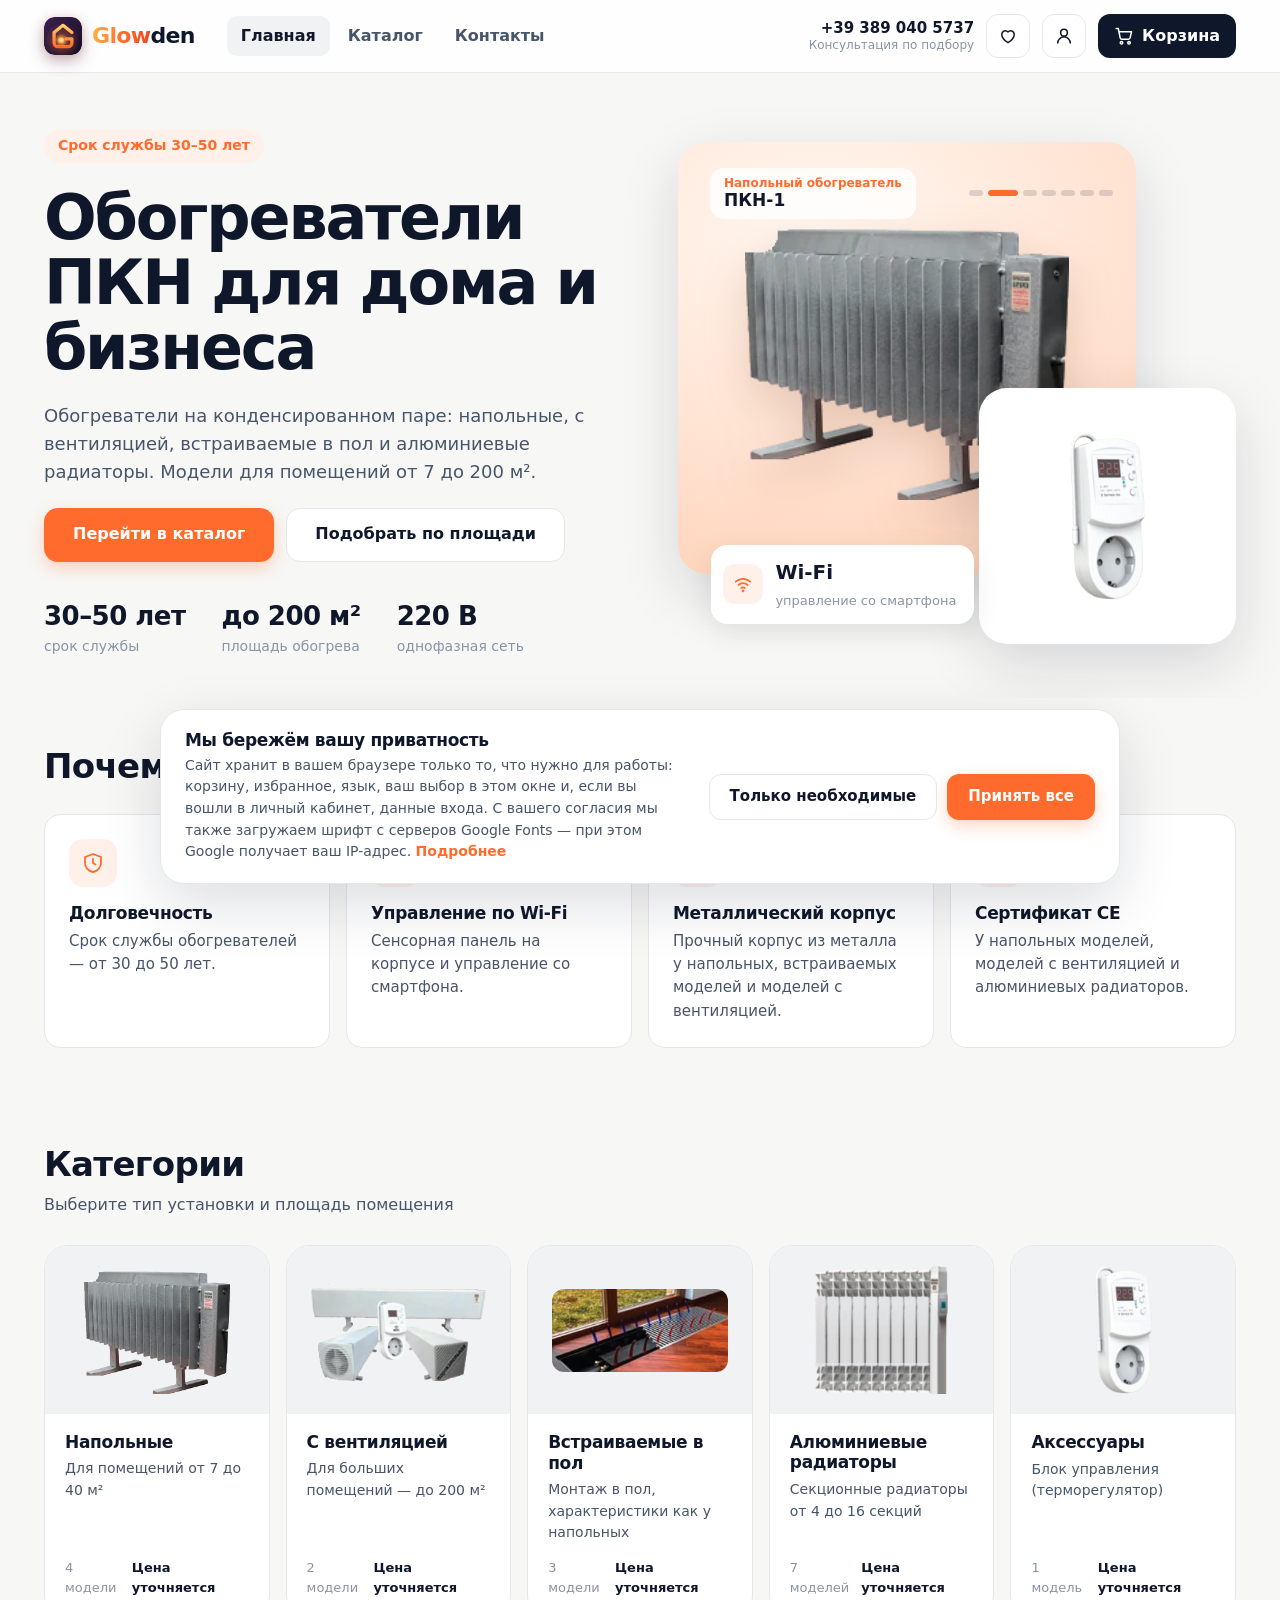
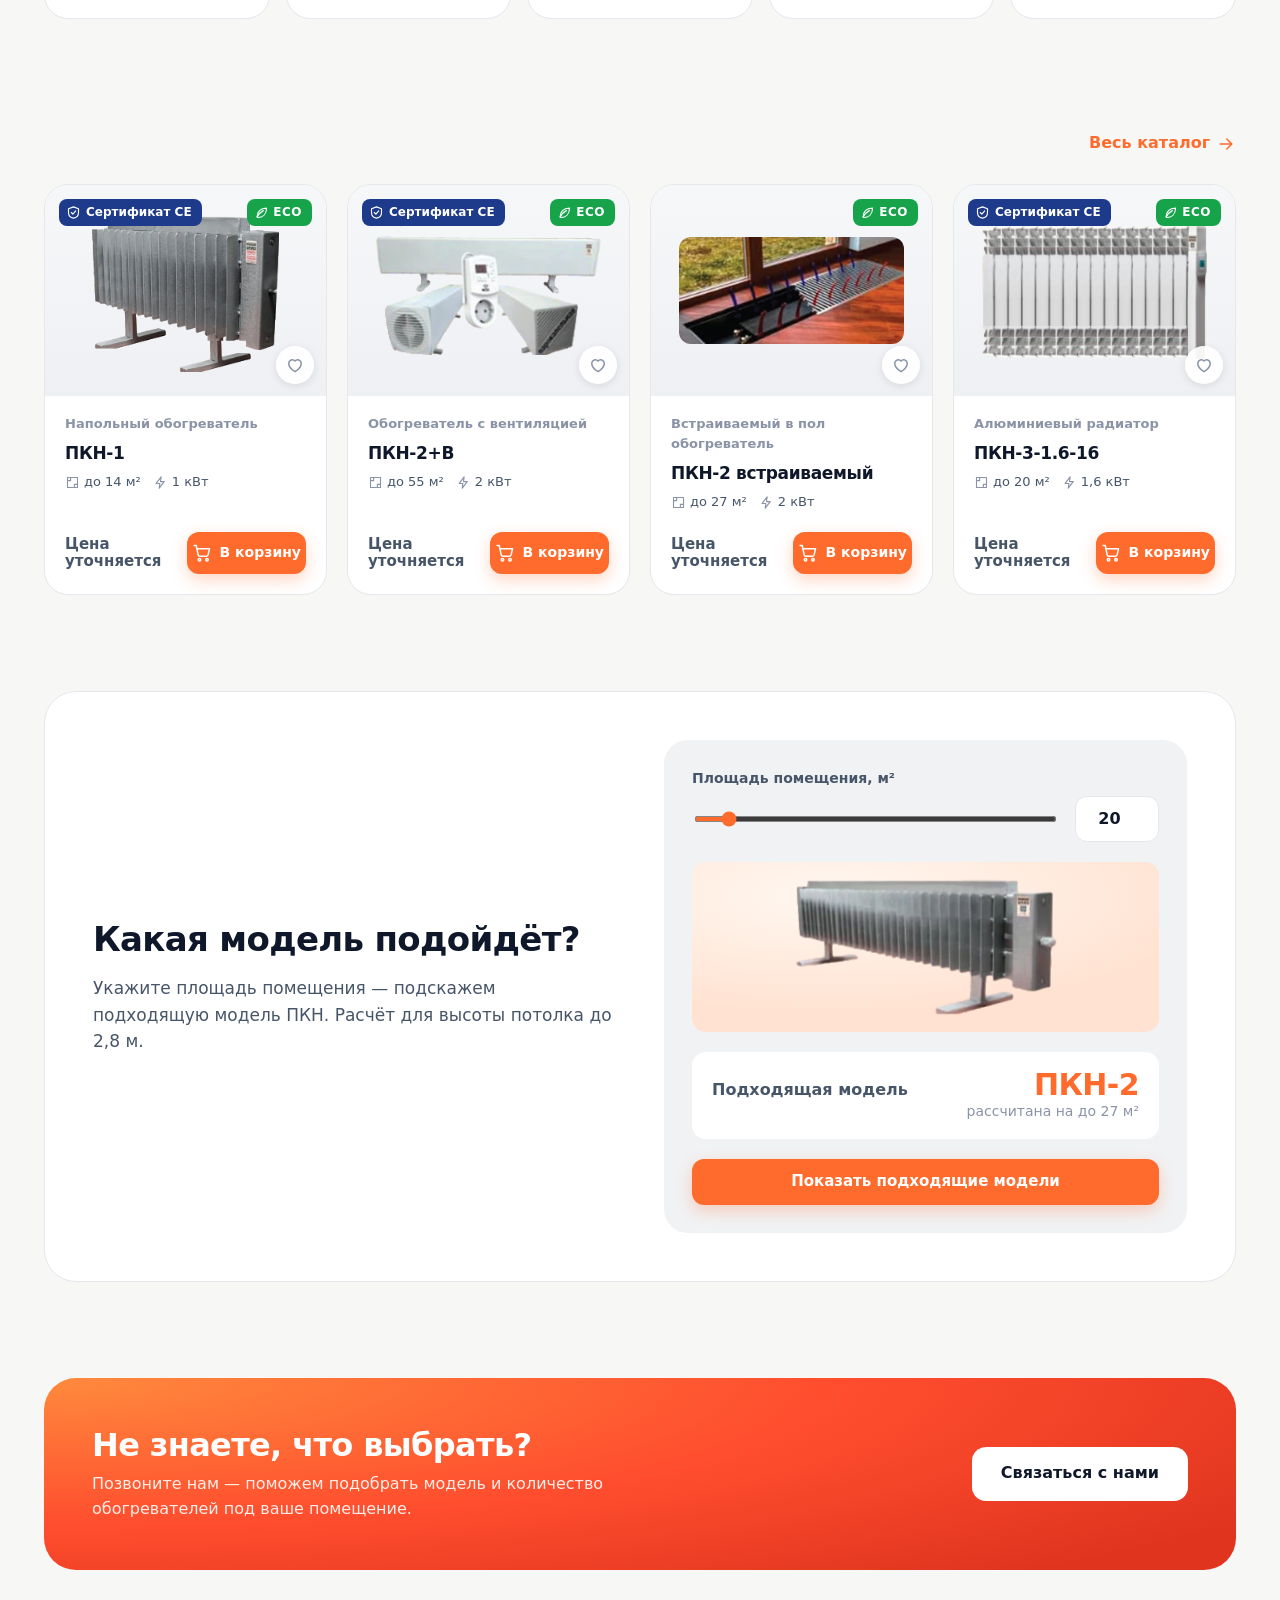
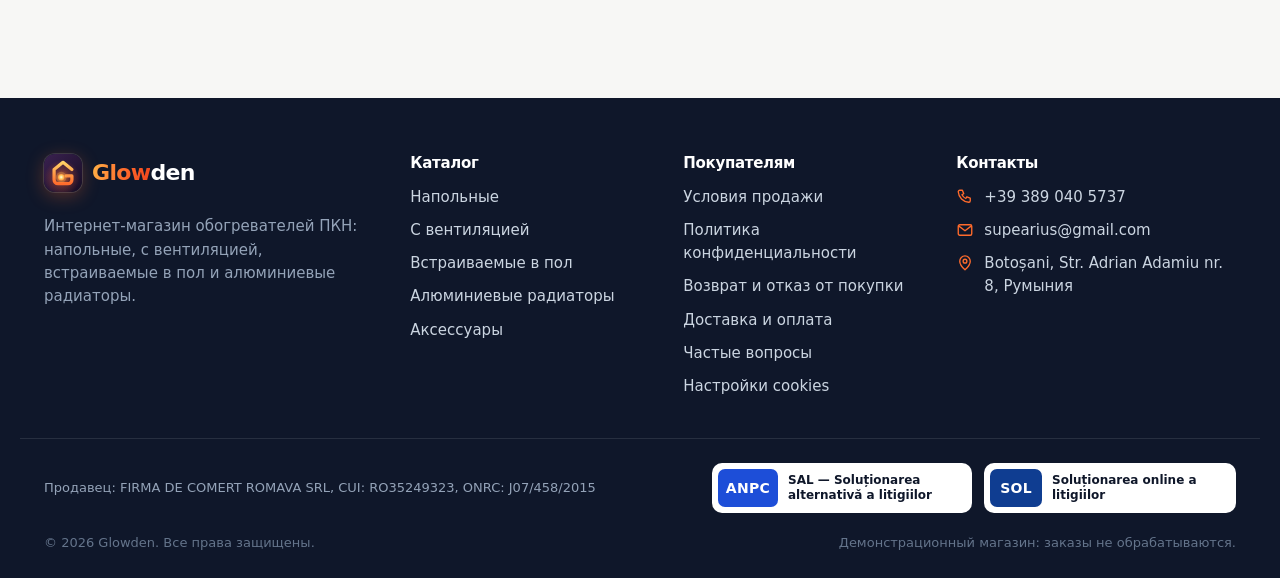
==== index.html @ e32bbe6a "Полный адрес доставки: города и индексы по странам, получатель, счёт на фирму Общая форма адреса ass" ====
<!doctype html>
<html lang="ru">
<head>
  <meta charset="utf-8">
  <meta name="viewport" content="width=device-width, initial-scale=1">
  <title></title>
  <link rel="icon" href="assets/img/logo.svg?v=2" type="image/svg+xml">
  <link rel="stylesheet" href="assets/css/style.css?v=15">
</head>
<body data-page="home">
  <div id="site-header"></div>

  <main id="main">
    <section class="hero">
      <div class="container hero__inner">
        <div class="hero__content">
          <span class="pill" data-i18n="home.hero.badge"></span>
          <h1 class="hero__title" data-i18n="home.hero.title"></h1>
          <p class="lead" data-i18n="home.hero.text"></p>
          <div class="hero__actions">
            <a class="btn btn--primary btn--lg" href="catalog.html"><span data-i18n="home.hero.cta"></span></a>
            <a class="btn btn--ghost btn--lg" href="#calc"><span data-i18n="home.hero.ctaSecondary"></span></a>
          </div>
          <ul class="hero__stats" id="hero-stats"></ul>
        </div>
        <div class="hero__visual" id="hero-visual"></div>
      </div>
    </section>

    <section class="section">
      <div class="container">
        <h2 class="section__title" data-i18n="home.benefits.title"></h2>
        <div class="benefits" id="benefits"></div>
      </div>
    </section>

    <section class="section">
      <div class="container">
        <div class="section__head">
          <div>
            <h2 class="section__title" data-i18n="home.categories.title"></h2>
            <p class="section__subtitle" data-i18n="home.categories.subtitle"></p>
          </div>
        </div>
        <div class="categories" id="categories"></div>
      </div>
    </section>

    <section class="section">
      <div class="container">
        <div class="section__head">
          <h2 class="section__title" data-i18n="home.popular.title"></h2>
          <a class="link-arrow" href="catalog.html" id="popular-all"></a>
        </div>
        <div class="grid" id="popular"></div>
      </div>
    </section>

    <section class="section" id="calc">
      <div class="container">
        <div class="calc">
          <div class="calc__intro">
            <h2 class="section__title" data-i18n="home.calc.title"></h2>
            <p data-i18n="home.calc.text"></p>
          </div>
          <form class="calc__form" id="calc-form">
            <div class="field">
              <label class="field__label" for="calc-area" data-i18n="home.calc.areaLabel"></label>
              <div class="range">
                <input type="range" id="calc-area-range" min="5" max="200" value="20" aria-hidden="true" tabindex="-1">
                <input class="input range__value" type="number" id="calc-area" min="5" max="200" value="20">
              </div>
            </div>
            <div class="calc__photo" id="calc-photo" aria-hidden="true"></div>
            <div class="calc__result">
              <span data-i18n="home.calc.result"></span>
              <output id="calc-result" aria-live="polite"></output>
            </div>
            <a class="btn btn--primary btn--block" id="calc-link" href="catalog.html"><span data-i18n="home.calc.showModels"></span></a>
          </form>
        </div>
      </div>
    </section>

    <section class="section">
      <div class="container">
        <div class="cta-band">
          <div>
            <h2 data-i18n="home.cta.title"></h2>
            <p data-i18n="home.cta.text"></p>
          </div>
          <a class="btn btn--light btn--lg" href="contacts.html"><span data-i18n="home.cta.button"></span></a>
        </div>
      </div>
    </section>
  </main>

  <div id="site-footer"></div>

  <script src="assets/js/texts.js?v=15"></script>
  <script src="assets/js/products.js?v=15"></script>
  <script src="assets/js/countries.js?v=15"></script>
  <script src="assets/js/app.js?v=15"></script>
  <script src="assets/js/pages/home.js?v=15"></script>
</body>
</html>
---- assets/css/style.css ----
/* ==========================================================================
   Glowden — стили магазина
   ========================================================================== */

:root {
  --bg: #f7f7f5;
  --surface: #ffffff;
  --surface-2: #f1f2f4;
  --text: #0f172a;
  --text-2: #475569;
  --text-3: #8a94a6;
  --line: #e5e7eb;
  --accent: #ff6b2c;
  --accent-hover: #f05a1a;
  --accent-soft: #fff1ea;
  --ok: #16a34a;
  --ok-soft: #eaf7ee;
  --danger: #dc2626;
  --star: #f59e0b;
  --dark: #0f172a;

  --radius-sm: 10px;
  --radius: 16px;
  --radius-lg: 24px;
  --shadow-sm: 0 1px 2px rgba(15, 23, 42, .05);
  --shadow: 0 8px 30px rgba(15, 23, 42, .08);
  --shadow-lg: 0 20px 60px rgba(15, 23, 42, .14);

  --container: 1240px;
  --gutter: 24px;
  --header-h: 72px;
  --font: 'Manrope', system-ui, -apple-system, 'Segoe UI', Roboto, sans-serif;
}

*, *::before, *::after { box-sizing: border-box; }

html { -webkit-text-size-adjust: 100%; scroll-behavior: smooth; scroll-padding-top: calc(var(--header-h) + 16px); }

body {
  margin: 0;
  font-family: var(--font);
  font-size: 16px;
  line-height: 1.55;
  color: var(--text);
  background: var(--bg);
  -webkit-font-smoothing: antialiased;
  display: flex;
  flex-direction: column;
  min-height: 100vh;
}

main { flex: 1; }
img, svg { display: block; max-width: 100%; }
a { color: inherit; text-decoration: none; }
button, input, select, textarea { font: inherit; color: inherit; }
button { cursor: pointer; }
h1, h2, h3, h4 { margin: 0; line-height: 1.2; letter-spacing: -.02em; }
p { margin: 0; }
fieldset { border: 0; margin: 0; padding: 0; min-width: 0; }
legend { padding: 0; }
[hidden] { display: none !important; }

:focus-visible { outline: 3px solid rgba(255, 107, 44, .45); outline-offset: 2px; }

.container { width: 100%; max-width: var(--container); margin: 0 auto; padding: 0 var(--gutter); }

.visually-hidden {
  position: absolute !important; width: 1px; height: 1px; overflow: hidden;
  clip: rect(0 0 0 0); white-space: nowrap; border: 0; padding: 0; margin: -1px;
}

.icon { width: 20px; height: 20px; flex-shrink: 0; }
.muted { color: var(--text-3); }
.lead { font-size: 18px; color: var(--text-2); max-width: 560px; }

/* ---------- Кнопки ---------- */

.btn {
  display: inline-flex; align-items: center; justify-content: center; gap: 8px;
  height: 46px; padding: 0 20px;
  border: 1px solid transparent; border-radius: 12px;
  font-weight: 700; font-size: 15px; white-space: nowrap;
  transition: background .2s, color .2s, border-color .2s, transform .1s, box-shadow .2s;
}
.btn:active { transform: translateY(1px); }
.btn--primary { background: var(--accent); color: #fff; box-shadow: 0 6px 16px rgba(255, 107, 44, .28); }
.btn--primary:hover { background: var(--accent-hover); }
.btn--primary.is-in-cart { background: var(--ok-soft); color: var(--ok); box-shadow: none; }
.btn--ghost { background: var(--surface); border-color: var(--line); color: var(--text); }
.btn--ghost:hover { border-color: var(--text-3); }
.btn--light { background: #fff; color: var(--dark); }
.btn--light:hover { background: var(--accent-soft); }
.btn--muted { background: var(--surface-2); color: var(--text-3); cursor: not-allowed; }
.btn--lg { height: 54px; padding: 0 28px; font-size: 16px; border-radius: 14px; }
.btn--block { width: 100%; }
.btn--danger { background: var(--surface); border-color: #fecaca; color: var(--danger); }
.btn--danger:hover { background: #fef2f2; border-color: var(--danger); }
.btn:disabled { opacity: .6; cursor: progress; }

.icon-btn {
  display: inline-grid; place-items: center; width: 40px; height: 40px;
  border: 0; border-radius: 10px; background: transparent; color: var(--text-2);
  transition: background .2s, color .2s;
}
.icon-btn:hover { background: var(--surface-2); color: var(--text); }

.link-btn {
  display: inline-flex; align-items: center; gap: 6px; border: 0; background: none;
  color: var(--text-3); font-weight: 600; font-size: 14px; padding: 6px 0;
}
.link-btn:hover { color: var(--danger); }
.link-btn .icon { width: 18px; height: 18px; }
.link-btn--accent { color: var(--accent); align-self: center; }
.link-btn--accent:hover { color: var(--accent-hover); }

.link-arrow { display: inline-flex; align-items: center; gap: 6px; font-weight: 700; color: var(--accent); white-space: nowrap; }
.link-arrow .icon { transition: transform .2s; }
.link-arrow:hover .icon { transform: translateX(3px); }

.pill {
  display: inline-flex; align-items: center; gap: 6px; padding: 6px 14px;
  border-radius: 999px; background: var(--accent-soft); color: var(--accent);
  font-size: 14px; font-weight: 700;
}

.badge {
  position: absolute; top: 14px; left: 14px; z-index: 1;
  padding: 4px 10px; border-radius: 8px; font-size: 12px; font-weight: 800;
  letter-spacing: .02em; text-transform: uppercase; color: #fff;
}
.certs { position: absolute; top: 14px; left: 14px; z-index: 1; display: flex; flex-wrap: wrap; gap: 6px; }
.cert {
  display: inline-flex; align-items: center; gap: 5px; padding: 4px 10px 4px 7px; border-radius: 8px;
  background: #1e3a8a; color: #fff; font-size: 12px; font-weight: 700; white-space: nowrap;
}
.cert .icon { width: 15px; height: 15px; }
.eco {
  position: absolute; top: 14px; right: 14px; z-index: 1; display: inline-flex; align-items: center; gap: 4px;
  padding: 4px 10px 4px 7px; border-radius: 8px; background: var(--ok); color: #fff;
  font-size: 12px; font-weight: 800; letter-spacing: .04em;
}
.eco .icon { width: 15px; height: 15px; }
.product__media .certs { top: 24px; left: 24px; }
.product__media .eco { top: 24px; right: 24px; font-size: 13px; padding: 6px 12px 6px 9px; }
.product__media .cert { font-size: 13px; padding: 6px 12px 6px 9px; }
.badge--hit { background: var(--accent); }
.badge--new { background: #2563eb; }
.badge--sale { background: #e11d48; }

.counter {
  display: inline-grid; place-items: center; min-width: 20px; height: 20px; padding: 0 6px;
  border-radius: 999px; background: var(--accent); color: #fff; font-size: 12px;
}

/* ---------- Поля форм ---------- */

.input {
  width: 100%; height: 46px; padding: 0 14px;
  background: var(--surface); border: 1px solid var(--line); border-radius: 12px;
  transition: border-color .2s, box-shadow .2s;
}
textarea.input { height: auto; padding: 12px 14px; resize: vertical; min-height: 96px; }
.input:hover { border-color: #cbd5e1; }
.input:focus { outline: none; border-color: var(--accent); box-shadow: 0 0 0 4px rgba(255, 107, 44, .12); }
.input.is-invalid { border-color: var(--danger); }
.input::placeholder { color: var(--text-3); }
select.input {
  appearance: none; padding-right: 40px; cursor: pointer;
  background: var(--surface) url("data:image/svg+xml,%3Csvg xmlns='http://www.w3.org/2000/svg' viewBox='0 0 24 24' fill='none' stroke='%238a94a6' stroke-width='2' stroke-linecap='round'%3E%3Cpath d='M6 9l6 6 6-6'/%3E%3C/svg%3E") no-repeat right 12px center / 18px;
}

.field { display: flex; flex-direction: column; gap: 6px; }
.field__label { font-size: 14px; font-weight: 600; color: var(--text-2); }
.field__error { font-size: 13px; color: var(--danger); min-height: 0; }
.field__error:empty { display: none; }
.req { color: var(--accent); }
.field__hint { font-size: 13px; color: var(--text-3); }
.input[readonly] { background: var(--surface-2); color: var(--text-2); }
.form__error { margin: 0; font-size: 14px; font-weight: 600; color: var(--danger); }
.form__error:empty { display: none; }
.form__note { margin: 0; font-size: 13px; color: var(--text-3); text-align: center; }
.form__note a { color: var(--accent); font-weight: 600; }

.form { display: flex; flex-direction: column; gap: 16px; }
.form--grid { display: grid; grid-template-columns: 1fr 1fr; gap: 16px; }
.field--wide { grid-column: 1 / -1; }
.field[hidden], .field__hint[hidden] { display: none; }

/* Адрес доставки (assets/js/address.js) */
.form__section { margin: 10px 0 -4px; padding-top: 14px; border-top: 1px solid var(--line); font-size: 17px; }
.form__section:first-child { margin-top: 0; padding-top: 0; border-top: 0; }
.address__note { display: flex; gap: 8px; align-items: flex-start; margin: -6px 0 0; }
.address__note .icon { width: 16px; height: 16px; flex-shrink: 0; margin-top: 1px; color: var(--accent); }
.address__source { margin: 0; font-size: 12px; color: var(--text-3); }
.address__source a { text-decoration: underline; }
.suggest-field { position: relative; }
.suggest {
  position: absolute; z-index: 20; left: 0; right: 0; top: calc(100% - 2px); max-height: 320px; overflow-y: auto;
  padding: 6px; background: var(--surface); border: 1px solid var(--line); border-radius: 14px; box-shadow: var(--shadow);
}
.suggest[hidden] { display: none; }
.suggest__item {
  display: flex; flex-direction: column; align-items: flex-start; gap: 2px; width: 100%; padding: 9px 12px;
  border: 0; border-radius: 10px; background: none; font: inherit; text-align: left; cursor: pointer;
}
.suggest__item b { font-weight: 700; color: var(--text); }
.suggest__item span { font-size: 13px; color: var(--text-3); }
.suggest__item:hover, .suggest__item.is-active { background: var(--accent-soft); }

.segmented { display: flex; gap: 6px; padding: 4px; background: var(--surface-2); border-radius: 12px; }
.segmented label { flex: 1; position: relative; }
.segmented input { position: absolute; opacity: 0; pointer-events: none; }
.segmented span {
  display: flex; align-items: center; justify-content: center; text-align: center;
  min-height: 40px; padding: 6px 12px; border-radius: 9px;
  font-size: 14px; font-weight: 600; color: var(--text-2); cursor: pointer; transition: all .2s;
}
.segmented input:checked + span { background: var(--surface); color: var(--text); box-shadow: var(--shadow-sm), 0 0 0 1px var(--line); }
.segmented input:focus-visible + span { outline: 3px solid rgba(255, 107, 44, .45); }

.check { display: flex; align-items: center; gap: 10px; padding: 6px 0; cursor: pointer; font-size: 15px; }
.check input {
  appearance: none; flex-shrink: 0; width: 20px; height: 20px; margin: 0;
  border: 1.5px solid #cbd5e1; border-radius: 6px; background: var(--surface); cursor: pointer; transition: all .15s;
}
.check input:checked {
  background: var(--accent) url("data:image/svg+xml,%3Csvg xmlns='http://www.w3.org/2000/svg' viewBox='0 0 24 24' fill='none' stroke='white' stroke-width='3' stroke-linecap='round' stroke-linejoin='round'%3E%3Cpath d='M5 12.5l4.5 4.5L19 7.5'/%3E%3C/svg%3E") center / 14px no-repeat;
  border-color: var(--accent);
}
.check span { flex: 1; }
.check small { color: var(--text-3); font-size: 13px; }

.chips { display: flex; flex-wrap: wrap; gap: 8px; margin-bottom: 20px; }
.chips:empty { display: none; }
.chip {
  display: inline-flex; align-items: center; gap: 6px; height: 34px; padding: 0 10px 0 14px;
  border: 1px solid var(--line); border-radius: 999px; background: var(--surface);
  font-size: 14px; font-weight: 600;
}
.chip .icon { width: 14px; height: 14px; color: var(--text-3); }
.chip:hover { border-color: var(--accent); }
.chip--reset { border-color: transparent; background: transparent; color: var(--accent); padding: 0 10px; }

/* ---------- Шапка ---------- */

.header {
  background: rgba(255, 255, 255, .86);
  backdrop-filter: saturate(180%) blur(14px); -webkit-backdrop-filter: saturate(180%) blur(14px);
  border-bottom: 1px solid var(--line);
}
#site-header { position: sticky; top: 0; z-index: 50; }
.header__inner { display: flex; align-items: center; gap: 32px; height: var(--header-h); }

.logo { display: inline-flex; align-items: center; gap: 10px; font-weight: 800; font-size: 22px; letter-spacing: -.03em; }
.logo__mark {
  display: block; flex-shrink: 0; width: 38px; height: 38px; border-radius: 11px;
  box-shadow: 0 6px 16px rgba(58, 33, 80, .3), 0 2px 10px rgba(255, 107, 44, .22);
  transition: transform .35s cubic-bezier(.2, .8, .2, 1), box-shadow .35s;
}
/* При наведении «логово» разгорается */
.logo:hover .logo__mark { transform: rotate(-6deg) scale(1.06); box-shadow: 0 6px 16px rgba(58, 33, 80, .3), 0 4px 22px rgba(255, 140, 60, .55); }
.logo__glow {
  background: linear-gradient(100deg, #ffb347, #ff6b2c 55%, #f0441c);
  -webkit-background-clip: text; background-clip: text; color: transparent;
}
.logo--light .logo__mark { box-shadow: 0 0 0 1px rgba(255, 255, 255, .12), 0 4px 18px rgba(255, 107, 44, .3); }
.logo--light { color: #fff; }

.nav { display: flex; gap: 4px; }
.nav__link {
  padding: 8px 14px; border-radius: 10px; font-weight: 600; color: var(--text-2);
  transition: background .2s, color .2s;
}
.nav__link:hover { color: var(--text); background: var(--surface-2); }
.nav__link.is-active { color: var(--text); background: var(--surface-2); }
.nav__phone { display: none; }

.header__actions { display: flex; align-items: center; gap: 12px; margin-left: auto; }
.header__phone { display: flex; flex-direction: column; line-height: 1.25; text-align: right; }
.header__phone b { font-size: 15px; }
.header__phone small { font-size: 12px; color: var(--text-3); }

.lang select {
  height: 40px; padding: 0 10px; border: 1px solid var(--line); border-radius: 10px;
  background: var(--surface); font-weight: 700; cursor: pointer;
}

.cart-btn {
  position: relative; display: inline-flex; align-items: center; gap: 8px;
  height: 44px; padding: 0 16px; border-radius: 12px;
  background: var(--dark); color: #fff; font-weight: 700; transition: background .2s;
}
.cart-btn:hover, .cart-btn.is-active { background: #1e293b; }
.cart-btn__count {
  display: inline-grid; place-items: center; min-width: 22px; height: 22px; padding: 0 6px;
  border-radius: 999px; background: var(--accent); font-size: 12px; font-weight: 800;
}

.account-btn {
  display: inline-grid; place-items: center; flex-shrink: 0; width: 44px; height: 44px;
  border: 1px solid var(--line); border-radius: 12px; background: var(--surface); color: var(--text);
  transition: border-color .2s, background .2s;
}
.account-btn:hover { border-color: var(--text-3); }
.account-btn.is-active { background: var(--surface-2); border-color: var(--text-3); }

.burger { display: none; width: 44px; height: 44px; border: 1px solid var(--line); border-radius: 12px; background: var(--surface); place-items: center; }

/* ---------- Подвал ---------- */

.footer { margin-top: 80px; background: var(--dark); color: #cbd5e1; padding: 56px 0 24px; }
.footer__grid { display: grid; grid-template-columns: 1.4fr 1fr 1fr 1.2fr; gap: 40px; }
.footer__about p { margin-top: 16px; max-width: 320px; font-size: 15px; color: #94a3b8; }
.footer h4 { color: #fff; font-size: 15px; margin-bottom: 14px; }
.footer ul { list-style: none; margin: 0; padding: 0; display: flex; flex-direction: column; gap: 10px; font-size: 15px; }
.footer a:hover { color: #fff; }
.footer__contacts li { display: flex; gap: 10px; align-items: flex-start; }
.footer__contacts .icon { width: 18px; height: 18px; margin-top: 2px; color: var(--accent); }
.footer__bottom {
  display: flex; justify-content: space-between; gap: 16px; flex-wrap: wrap;
  margin-top: 40px; padding-top: 24px; border-top: 1px solid rgba(255, 255, 255, .1);
  font-size: 13px; color: #64748b;
}

/* ---------- Секции и страницы ---------- */

.section { padding: 48px 0; }
.section--tight { padding: 40px 0 0; }
.section__head { display: flex; align-items: flex-end; justify-content: space-between; gap: 16px; margin-bottom: 28px; }
.section__title { font-size: clamp(26px, 3vw, 34px); font-weight: 800; }
.section > .container > .section__title, .section--tight > .section__title { margin-bottom: 28px; }
.section__subtitle { margin-top: 8px; color: var(--text-2); }

.page { padding: 24px 0 0; }
.page__head { display: flex; align-items: baseline; justify-content: space-between; gap: 16px; flex-wrap: wrap; margin: 8px 0 24px; }
.page__head--stack { flex-direction: column; align-items: flex-start; gap: 10px; }
.page__title { font-size: clamp(28px, 4vw, 40px); font-weight: 800; }
.page__count { color: var(--text-3); font-weight: 600; }

.breadcrumbs ol { display: flex; flex-wrap: wrap; gap: 6px; list-style: none; margin: 0; padding: 0; font-size: 14px; color: var(--text-3); }
.breadcrumbs li { display: flex; align-items: center; gap: 6px; }
.breadcrumbs li + li::before { content: '/'; color: #cbd5e1; }
.breadcrumbs a:hover { color: var(--accent); }
.breadcrumbs [aria-current] { color: var(--text-2); }

.panel { background: var(--surface); border: 1px solid var(--line); border-radius: var(--radius-lg); padding: 28px; }
.panel h2 { font-size: 22px; margin-bottom: 20px; }
.panel h2 + .muted { margin: -12px 0 20px; }

/* ---------- Первый экран ---------- */

.hero { padding: 56px 0 40px; overflow: hidden; }
.hero__inner { display: grid; grid-template-columns: 1.05fr 1fr; gap: 48px; align-items: center; }
.hero__content { display: flex; flex-direction: column; align-items: flex-start; gap: 22px; }
.hero__title { font-size: clamp(36px, 5.2vw, 62px); font-weight: 800; letter-spacing: -.035em; line-height: 1.05; }
.hero__actions { display: flex; flex-wrap: wrap; gap: 12px; }
.hero__stats { list-style: none; margin: 12px 0 0; padding: 0; display: flex; gap: 36px; flex-wrap: wrap; }
.hero__stats li { display: flex; flex-direction: column; }
.hero__stats b { font-size: 26px; font-weight: 800; letter-spacing: -.02em; }
.hero__stats span { font-size: 14px; color: var(--text-3); }

.hero__visual { position: relative; aspect-ratio: 1 / .9; }
.hero__card {
  position: absolute; border-radius: 28px; display: grid; place-items: center;
  box-shadow: var(--shadow-lg);
}
.hero__card--main {
  inset: 0 18% 14% 0; padding: 12%;
  background: radial-gradient(120% 90% at 30% 20%, #fff7f0, #ffe2d1 60%, #ffd2b8);
}
/* Смена моделей в большой карточке */
.hero__slides { display: grid; width: 100%; height: 100%; min-height: 0; }
.hero__slide {
  grid-area: 1 / 1; display: grid; place-items: center; min-height: 0; min-width: 0;
  opacity: 0; transform: translateY(18px) scale(.94);
  transition: opacity .7s ease, transform .9s cubic-bezier(.2, .8, .2, 1);
}
.hero__slide.is-active { opacity: 1; transform: none; }
.hero__slide .product-img { filter: drop-shadow(0 18px 22px rgba(120, 53, 15, .18)); }
.hero__card--main:hover .hero__slide.is-active { transform: scale(1.03); }
.hero__name {
  position: absolute; top: 6%; left: 7%; z-index: 1; display: flex; flex-direction: column;
  padding: 8px 14px; border-radius: 14px; background: rgba(255, 255, 255, .78); backdrop-filter: blur(6px);
  font-size: 17px; font-weight: 800; line-height: 1.2; color: var(--text);
}
.hero__name small { font-size: 12px; font-weight: 600; color: var(--accent); }
.hero__name.is-in { animation: hero-name .6s ease both; }
@keyframes hero-name { from { opacity: 0; transform: translateY(-6px); } to { opacity: 1; transform: none; } }
/* Точки под слайдами: у текущей — полоска-таймер */
.hero__dots {
  position: absolute; right: 22%; top: 9.5%; z-index: 2;
  display: flex; justify-content: flex-end; gap: 5px;
}
.hero__dot {
  position: relative; width: 14px; height: 6px; padding: 0; border: 0; border-radius: 999px;
  background: rgba(15, 23, 42, .14); cursor: pointer; overflow: hidden; transition: width .3s;
}
.hero__dot:hover { background: rgba(15, 23, 42, .26); }
.hero__dot.is-active { width: 30px; }
.hero__dot i { position: absolute; inset: 0; width: 0; background: var(--accent); border-radius: inherit; }
.hero__dot.is-active i { animation: hero-dot var(--slide-delay, 3.2s) linear both; }
.hero__visual.is-paused .hero__dot.is-active i { animation-play-state: paused; }
@keyframes hero-dot { to { width: 100%; } }
/* Карточка терморегулятора и плашка Wi‑Fi слегка «покачиваются» */
.hero__card--side { animation: float 6s ease-in-out infinite; }
.hero__chip { animation: float 5s ease-in-out -2s infinite; }
@keyframes float { 0%, 100% { translate: 0 0; } 50% { translate: 0 -10px; } }

/* Появление блоков при прокрутке */
.reveal {
  opacity: 0; transform: translateY(24px);
  transition: opacity .7s ease var(--reveal-delay, 0ms), transform .7s cubic-bezier(.2, .8, .2, 1) var(--reveal-delay, 0ms);
}
.reveal.is-visible { opacity: 1; transform: none; }
.hero__card--side { right: 0; bottom: 0; width: 46%; aspect-ratio: 1; padding: 8%; background: var(--surface); }
.hero__chip {
  position: absolute; left: 6%; bottom: 4%; display: flex; align-items: center; gap: 12px;
  padding: 12px 18px 12px 12px; background: var(--surface); border-radius: 16px; box-shadow: var(--shadow);
}
.hero__chip > .icon { width: 40px; height: 40px; padding: 9px; border-radius: 12px; background: var(--accent-soft); color: var(--accent); }
.hero__chip b { display: block; font-size: 20px; }
.hero__chip span { font-size: 13px; color: var(--text-3); }

.heat-waves path { animation: rise 2.6s ease-in-out infinite; }
.heat-waves path:nth-child(2) { animation-delay: .4s; }
.heat-waves path:nth-child(3) { animation-delay: .8s; }
@keyframes rise {
  0%, 100% { transform: translateY(0); opacity: .9; }
  50% { transform: translateY(-5px); opacity: .35; }
}
@media (prefers-reduced-motion: reduce) {
  .heat-waves path { animation: none; }
  .hero__slide, .hero__name.is-in, .hero__card--side, .hero__chip, .calc__photo-in { transition: none; animation: none; }
  .hero__dot.is-active i { animation: none; width: 100%; }
  html { scroll-behavior: auto; }
}

/* ---------- Преимущества ---------- */

.benefits { display: grid; grid-template-columns: repeat(4, 1fr); gap: 16px; }
.benefit { background: var(--surface); border: 1px solid var(--line); border-radius: var(--radius); padding: 24px; }
.benefit__icon {
  display: inline-grid; place-items: center; width: 48px; height: 48px; flex-shrink: 0;
  border-radius: 14px; background: var(--accent-soft); color: var(--accent); margin-bottom: 16px;
}
.benefit__icon .icon { width: 24px; height: 24px; }
.benefit h3 { font-size: 17px; margin-bottom: 6px; }
.benefit p { font-size: 15px; color: var(--text-2); }

/* ---------- Категории ---------- */

.categories { display: grid; grid-template-columns: repeat(auto-fit, minmax(200px, 1fr)); gap: 16px; }
.category {
  display: flex; flex-direction: column; background: var(--surface); border: 1px solid var(--line);
  border-radius: var(--radius-lg); overflow: hidden; transition: transform .25s, box-shadow .25s, border-color .25s;
}
.category:hover { transform: translateY(-4px); box-shadow: var(--shadow); border-color: transparent; }
.category__media { padding: 20px 24px; background: var(--surface-2); aspect-ratio: 4 / 3; display: grid; place-items: center; }
.category__body { padding: 18px 20px 20px; display: flex; flex-direction: column; gap: 6px; flex: 1; }
.category h3 { font-size: 17px; }
.category p { font-size: 14px; color: var(--text-2); flex: 1; }
.category__meta { display: flex; justify-content: space-between; gap: 8px; margin-top: 8px; font-size: 13px; color: var(--text-3); }
.category__meta b { color: var(--text); }

/* ---------- Карточки товаров ---------- */

.grid { display: grid; grid-template-columns: repeat(4, 1fr); gap: 20px; }
.grid--catalog { grid-template-columns: repeat(3, 1fr); }

.card {
  display: flex; flex-direction: column; background: var(--surface); border: 1px solid var(--line);
  border-radius: var(--radius-lg); overflow: hidden; transition: box-shadow .25s, transform .25s, border-color .25s;
}
.card:hover { box-shadow: var(--shadow); transform: translateY(-3px); border-color: transparent; }
/* Сердечко «В избранное» */
.card__mediawrap { position: relative; }
.fav-btn {
  display: inline-grid; place-items: center; width: 38px; height: 38px; padding: 0; border: 0; border-radius: 50%;
  background: rgba(255, 255, 255, .92); color: var(--text-3); cursor: pointer; box-shadow: 0 2px 8px rgba(15, 23, 42, .1);
  transition: color .2s, background .2s, transform .2s;
}
.fav-btn .icon { width: 20px; height: 20px; }
.fav-btn:hover { color: #e11d48; transform: scale(1.08); }
.fav-btn.is-on { color: #e11d48; }
.fav-btn.is-on .icon { fill: currentColor; }
.fav-btn.is-pop .icon { animation: fav-pop .45s cubic-bezier(.2, .8, .2, 1.4); }
@keyframes fav-pop { 0% { transform: scale(1); } 40% { transform: scale(1.35); } 100% { transform: scale(1); } }
.card__mediawrap > .fav-btn { position: absolute; right: 12px; bottom: 12px; z-index: 2; }
.fav-btn--label {
  display: inline-flex; gap: 8px; width: auto; height: auto; padding: 8px 4px; border-radius: 10px;
  background: none; box-shadow: none; font: inherit; font-size: 15px; font-weight: 600; color: var(--text-2); align-self: flex-start;
}
.fav-btn--label:hover { transform: none; }
.fav-btn--label.is-on { color: #e11d48; }
/* Избранное в шапке */
.fav-link { position: relative; }
.fav-link__count {
  position: absolute; top: -6px; right: -6px; display: inline-grid; place-items: center; min-width: 20px; height: 20px;
  padding: 0 5px; border-radius: 999px; background: #e11d48; color: #fff; font-size: 11px; font-weight: 800;
}
.fav-link__count[hidden] { display: none; }
.nav__fav { display: none; }
.card__media {
  position: relative; display: grid; place-items: center; aspect-ratio: 4 / 3; padding: 24px 28px;
  background: linear-gradient(180deg, #f6f7f9, #eef0f3);
}
.card__media .heater-svg, .card__media .product-img { transition: transform .35s; }
.card:hover .card__media .heater-svg, .card:hover .card__media .product-img { transform: scale(1.04); }
/* Фото вписывается в рамку с заданными пропорциями и не растягивает её */
.card__media, .product__media, .category__media, .cart-item__media, .hero__card {
  grid-template: minmax(0, 1fr) / minmax(0, 1fr); min-height: 0;
}
.product-img { display: block; width: 100%; height: 100%; min-height: 0; object-fit: contain; }
.product-img--scene { height: auto; max-height: 100%; object-fit: cover; border-radius: 12px; }
.card__body { display: flex; flex-direction: column; gap: 8px; padding: 18px 20px 20px; flex: 1; }
.card__type { font-size: 13px; font-weight: 600; color: var(--text-3); }
.card__title { font-size: 17px; font-weight: 700; line-height: 1.3; }
.card__title a:hover { color: var(--accent); }
.card__meta { display: flex; flex-wrap: wrap; align-items: center; gap: 6px 12px; font-size: 13px; color: var(--text-2); }
.card__spec { display: inline-flex; align-items: center; gap: 4px; }
.card__spec .icon { width: 15px; height: 15px; color: var(--text-3); }
.card__footer { display: flex; align-items: center; justify-content: space-between; gap: 12px; margin-top: auto; padding-top: 12px; }
.card__footer .btn { height: 42px; padding: 0 14px; font-size: 14px; }

.rating { display: inline-flex; align-items: center; gap: 4px; }
.rating__star { width: 16px; height: 16px; color: var(--star); fill: var(--star); }
.rating b { font-weight: 700; color: var(--text); }

.price { display: flex; flex-direction: column; line-height: 1.15; }
.price__now { font-size: 20px; font-weight: 800; letter-spacing: -.02em; }
.price__old { font-size: 14px; color: var(--text-3); }
.price--lg { flex-direction: row; align-items: baseline; gap: 12px; }
.price--lg .price__now { font-size: 36px; }
.price--lg .price__old { font-size: 18px; }
.price--request .price__now { font-size: 15px; font-weight: 700; color: var(--text-2); letter-spacing: 0; }
.price--lg.price--request .price__now { font-size: 26px; color: var(--text); letter-spacing: -.02em; }
.buy__note { margin-top: 6px; font-size: 14px; color: var(--text-2); }
.price__save {
  display: inline-block; margin-top: 6px; padding: 3px 10px; border-radius: 8px;
  background: #ffe4e6; color: #e11d48; font-size: 13px; font-weight: 700;
}

/* ---------- Калькулятор ---------- */

.calc {
  display: grid; grid-template-columns: 1fr 1fr; gap: 48px; align-items: center;
  background: var(--surface); border: 1px solid var(--line); border-radius: 32px; padding: 48px;
}
.calc__intro p { margin-top: 16px; color: var(--text-2); font-size: 17px; }
.calc__form { display: flex; flex-direction: column; gap: 20px; padding: 28px; background: var(--surface-2); border-radius: var(--radius-lg); }
.calc__form .segmented { background: #e7e9ee; }
.range { display: flex; align-items: center; gap: 16px; }
.range input[type=range] { flex: 1; accent-color: var(--accent); height: 6px; }
.range__value { width: 84px; text-align: center; font-weight: 700; }
.calc__photo {
  display: grid; place-items: center; height: 170px; padding: 14px 20px; border-radius: 14px;
  background: radial-gradient(120% 100% at 30% 20%, #fff7f0, #ffe2d1 70%);
}
.calc__photo.is-empty { display: none; }
.calc__photo-in {
  display: grid; place-items: center; width: 100%; height: 100%; min-height: 0;
  animation: calc-in .5s cubic-bezier(.2, .8, .2, 1) both;
}
.calc__photo .product-img { max-width: 260px; }
@keyframes calc-in { from { opacity: 0; transform: translateY(14px) scale(.92); } to { opacity: 1; transform: none; } }
.calc__result {
  display: flex; align-items: baseline; justify-content: space-between; gap: 12px; flex-wrap: wrap;
  padding: 16px 20px; background: var(--surface); border-radius: 14px; font-weight: 600; color: var(--text-2);
}
.calc__result output { display: flex; flex-direction: column; align-items: flex-end; text-align: right; }
.calc__result output b { font-size: 30px; font-weight: 800; color: var(--accent); letter-spacing: -.02em; line-height: 1.1; }
.calc__result output small { font-size: 14px; font-weight: 500; color: var(--text-3); max-width: 320px; }

/* ---------- Призыв ---------- */

.cta-band {
  display: flex; align-items: center; justify-content: space-between; gap: 32px;
  padding: 48px; border-radius: 32px; color: #fff;
  background: radial-gradient(120% 140% at 0% 0%, #ff8a3d, #ff4d2e 55%, #e0341f);
}
.cta-band h2 { font-size: clamp(24px, 3vw, 32px); font-weight: 800; }
.cta-band p { margin-top: 8px; opacity: .9; max-width: 560px; }

/* ---------- Каталог ---------- */

.toolbar { display: flex; gap: 12px; margin-bottom: 16px; }
.search { position: relative; flex: 1; }
.search__icon { position: absolute; left: 14px; top: 50%; transform: translateY(-50%); color: var(--text-3); display: flex; }
.search .input { padding-left: 44px; }
.select { width: 220px; flex-shrink: 0; }
.toolbar__filters { display: none; }

.catalog { display: grid; grid-template-columns: 260px 1fr; gap: 28px; align-items: start; }

.filters {
  position: sticky; top: calc(var(--header-h) + 16px);
  background: var(--surface); border: 1px solid var(--line); border-radius: var(--radius-lg);
  display: flex; flex-direction: column; max-height: calc(100vh - var(--header-h) - 32px);
}
.filters__head { display: flex; align-items: center; justify-content: space-between; padding: 20px 20px 0; }
.filters__head h2 { font-size: 18px; }
.filters__head .icon-btn { display: none; }
.filters__body { padding: 8px 20px; overflow-y: auto; }
.filter { padding: 16px 0; border-bottom: 1px solid var(--line); }
.filter:last-child { border-bottom: 0; }
.filter legend { font-weight: 700; font-size: 15px; margin-bottom: 8px; float: left; width: 100%; }
.filter legend + * { clear: both; }
.filter__range { display: flex; align-items: center; gap: 8px; color: var(--text-3); }
.filter__range .input { height: 42px; padding: 0 10px; }
.filters__foot { padding: 0 20px 20px; }
.filters__foot .btn { width: 100%; }
.filters__apply { display: none; }
.filters__backdrop { display: none; }

.empty { display: flex; flex-direction: column; align-items: center; text-align: center; gap: 12px; padding: 64px 24px; }
.empty--page { min-height: 50vh; justify-content: center; }
.empty__icon {
  display: grid; place-items: center; width: 72px; height: 72px; border-radius: 22px;
  background: var(--surface-2); color: var(--text-3); margin-bottom: 8px;
}
.empty__icon .icon { width: 32px; height: 32px; }
.empty h1, .empty h2 { font-size: 26px; }
.empty p { color: var(--text-2); max-width: 440px; margin-bottom: 8px; }
.empty--success .empty__icon { background: var(--ok-soft); color: var(--ok); }

/* ---------- Карточка товара ---------- */

.product { display: grid; grid-template-columns: 1.1fr 1fr; gap: 48px; margin-top: 20px; }
.product__media {
  position: sticky; top: calc(var(--header-h) + 24px); align-self: start;
  display: grid; place-items: center; aspect-ratio: 1 / .85; padding: 12%;
  border-radius: 32px; background: radial-gradient(110% 90% at 30% 20%, #ffffff, #eef0f3 70%);
  border: 1px solid var(--line);
}
.product__media .badge { top: 24px; left: 24px; font-size: 13px; }
.product__info { display: flex; flex-direction: column; gap: 16px; }
.product__type { color: var(--accent); font-weight: 700; font-size: 14px; }
.product__title { font-size: clamp(28px, 3.4vw, 40px); font-weight: 800; }
.product__meta { display: flex; flex-wrap: wrap; align-items: center; gap: 8px 18px; font-size: 14px; }
.product__short { font-size: 17px; color: var(--text-2); }

.product__keyspecs { display: grid; grid-template-columns: repeat(3, 1fr); gap: 10px; }
.product__keyspecs--2 { grid-template-columns: repeat(2, 1fr); }
.product__keyspecs div {
  display: flex; flex-direction: column; gap: 2px; padding: 14px 16px;
  background: var(--surface); border: 1px solid var(--line); border-radius: 14px;
}
.product__keyspecs .icon { color: var(--accent); margin-bottom: 6px; }
.product__keyspecs span { font-size: 13px; color: var(--text-3); }
.product__keyspecs b { font-size: 16px; }

.buy { padding: 24px; background: var(--surface); border: 1px solid var(--line); border-radius: var(--radius-lg); display: flex; flex-direction: column; gap: 14px; }
.buy__stock { display: inline-flex; align-items: center; gap: 8px; font-size: 14px; font-weight: 600; }
.buy__stock::before { content: ''; width: 8px; height: 8px; border-radius: 50%; }
.buy__stock.is-in { color: var(--ok); }
.buy__stock.is-in::before { background: var(--ok); }
.buy__stock.is-out { color: var(--text-3); }
.buy__stock.is-out::before { background: var(--text-3); }
.buy__actions { display: flex; gap: 12px; }
.buy__btn { flex: 1; }
.buy__perks { list-style: none; margin: 4px 0 0; padding: 14px 0 0; border-top: 1px solid var(--line); display: flex; flex-direction: column; gap: 10px; font-size: 14px; color: var(--text-2); }
.buy__perks li { display: flex; align-items: center; gap: 10px; }
.buy__perks .icon { color: var(--text-3); }

.stepper { display: inline-flex; align-items: center; height: 54px; border: 1px solid var(--line); border-radius: 14px; background: var(--surface); }
.stepper__btn { width: 44px; height: 100%; border: 0; background: none; display: grid; place-items: center; color: var(--text-2); border-radius: 14px; }
.stepper__btn:hover { color: var(--accent); }
.stepper__btn .icon { width: 18px; height: 18px; }
.stepper__input { width: 40px; height: 100%; border: 0; background: none; text-align: center; font-weight: 700; -moz-appearance: textfield; }
.stepper__input:focus { outline: none; }
.stepper__input::-webkit-outer-spin-button, .stepper__input::-webkit-inner-spin-button { -webkit-appearance: none; margin: 0; }

.tabs { margin-top: 56px; }
.tabs__list { display: flex; gap: 4px; border-bottom: 1px solid var(--line); overflow-x: auto; scrollbar-width: none; }
.tabs__list::-webkit-scrollbar { display: none; }
.tabs__tab {
  position: relative; padding: 14px 18px; border: 0; background: none; font-weight: 700; color: var(--text-3); white-space: nowrap;
}
.tabs__tab:hover { color: var(--text); }
.tabs__tab.is-active { color: var(--text); }
.tabs__tab.is-active::after { content: ''; position: absolute; left: 12px; right: 12px; bottom: -1px; height: 3px; border-radius: 3px; background: var(--accent); }
.tabs__panel { padding: 28px 0 0; max-width: 860px; }
.tabs__panel h3 { font-size: 18px; margin: 28px 0 14px; }
.prose { display: flex; flex-direction: column; gap: 14px; font-size: 17px; color: var(--text-2); }

.features { list-style: none; margin: 0; padding: 0; display: grid; grid-template-columns: repeat(2, 1fr); gap: 10px 24px; }
.features li { display: flex; align-items: center; gap: 10px; }
.features .icon { color: var(--ok); }

.specs { margin: 0; border: 1px solid var(--line); border-radius: var(--radius); overflow: hidden; background: var(--surface); }
.specs__row { display: grid; grid-template-columns: 1fr 1fr; gap: 16px; padding: 14px 20px; }
.specs__row:nth-child(even) { background: var(--surface-2); }
.specs dt { color: var(--text-2); }
.specs dd { margin: 0; font-weight: 600; }

.delivery { display: grid; grid-template-columns: repeat(2, 1fr); gap: 16px; }
.delivery > div { padding: 20px; background: var(--surface); border: 1px solid var(--line); border-radius: var(--radius); }
.delivery h3 { margin: 0 0 6px !important; font-size: 16px !important; }
.delivery p { color: var(--text-2); font-size: 15px; }

/* ---------- Корзина ---------- */

.cart { display: grid; grid-template-columns: 1fr 380px; gap: 28px; align-items: start; }
.cart__main { display: flex; flex-direction: column; gap: 24px; min-width: 0; }
.cart__items { list-style: none; margin: 0; padding: 0; background: var(--surface); border: 1px solid var(--line); border-radius: var(--radius-lg); }
.cart-item {
  display: grid; grid-template-columns: 112px 1fr auto 120px 40px; align-items: center; gap: 20px;
  padding: 20px;
}
.cart-item + .cart-item { border-top: 1px solid var(--line); }
.cart-item__media { display: grid; place-items: center; aspect-ratio: 4 / 3; padding: 10px; border-radius: 14px; background: var(--surface-2); }
.cart-item__info { display: flex; flex-direction: column; gap: 2px; min-width: 0; }
.cart-item__name { font-weight: 700; line-height: 1.3; }
.cart-item__name:hover { color: var(--accent); }
.cart-item__info .muted { font-size: 14px; }
.cart-item .stepper { height: 44px; }
.cart-item .stepper__btn { width: 36px; }
.cart-item__sum { display: flex; flex-direction: column; align-items: flex-end; font-size: 18px; font-weight: 800; }
.cart-item__sum s { font-size: 13px; font-weight: 500; color: var(--text-3); }
.cart-item__remove:hover { color: var(--danger); background: #fef2f2; }

.cart__aside { position: sticky; top: calc(var(--header-h) + 16px); }
.summary { background: var(--surface); border: 1px solid var(--line); border-radius: var(--radius-lg); padding: 24px; display: flex; flex-direction: column; gap: 16px; }
.summary h2 { font-size: 20px; }
.summary__rows { margin: 0; display: flex; flex-direction: column; gap: 10px; }
.summary__rows > div { display: flex; justify-content: space-between; gap: 12px; }
.summary__rows dt { color: var(--text-2); }
.summary__rows dd { margin: 0; font-weight: 600; }
.summary__rows .is-discount dd { color: #e11d48; }
.ok { color: var(--ok); }
.summary__info { display: flex; gap: 10px; padding: 12px 14px; border-radius: 12px; background: var(--accent-soft); font-size: 14px; color: #9a3412; }
.summary__info .icon { width: 18px; height: 18px; margin-top: 1px; }
.summary__total.is-request b { font-size: 20px; }
.cart-item__sum.is-request { font-size: 14px; font-weight: 700; color: var(--text-2); text-align: right; }
.summary__total { display: flex; justify-content: space-between; align-items: baseline; padding-top: 16px; border-top: 1px solid var(--line); font-weight: 700; }
.summary__total b { font-size: 28px; font-weight: 800; letter-spacing: -.02em; }
.summary__note { font-size: 12px; color: var(--text-3); text-align: center; }

/* ---------- Личный кабинет ---------- */

.auth { max-width: 480px; margin: 0 auto; }
.auth .panel > .segmented { margin-bottom: 16px; }
.auth__intro { margin-bottom: 20px; font-size: 15px; }
.auth .muted + .form { margin-top: 0; }

.account__head { display: flex; flex-direction: column; gap: 6px; min-width: 0; }
.account__head .muted { overflow-wrap: anywhere; }
.account { display: grid; grid-template-columns: 250px minmax(0, 1fr); gap: 24px; align-items: start; }
/* Меню разделов кабинета */
.account__nav {
  position: sticky; top: calc(var(--header-h) + 24px); display: flex; flex-direction: column; gap: 4px;
  padding: 10px; background: var(--surface); border: 1px solid var(--line); border-radius: var(--radius-lg);
}
.account__tab {
  display: flex; align-items: center; gap: 12px; padding: 12px 14px; border: 0; border-radius: 12px;
  background: none; font: inherit; font-weight: 600; color: var(--text-2); text-align: left; cursor: pointer;
  transition: background .2s, color .2s;
}
.account__tab .icon { width: 20px; height: 20px; flex-shrink: 0; }
.account__tab:hover { background: var(--surface-2); color: var(--text); }
.account__tab.is-active { background: var(--accent-soft); color: var(--accent); }
.account__count { margin-left: auto; font-size: 13px; font-weight: 700; color: var(--text-3); }
.account__tab.is-active .account__count { color: var(--accent); }
.account__tab--out { margin-top: 6px; border-top: 1px solid var(--line); border-radius: 0 0 12px 12px; padding-top: 16px; }
.account__body { display: flex; flex-direction: column; gap: 24px; min-width: 0; }
.account__favs { grid-template-columns: repeat(3, 1fr); margin-top: 20px; }
.account__guestfavs { margin-top: 32px; }
.account__guestfavs .account__favs { grid-template-columns: repeat(4, 1fr); }
.account__danger { display: flex; align-items: center; justify-content: space-between; gap: 16px 24px; flex-wrap: wrap; }
.account__danger h2 { margin-bottom: 8px; }
.account__danger h2 + .muted { margin: 0; }
.account__danger p { max-width: 640px; }

.orders { list-style: none; margin: 0; padding: 0; display: flex; flex-direction: column; gap: 12px; }
.orders__empty { padding: 24px 0 8px; }
.order { border: 1px solid var(--line); border-radius: var(--radius); padding: 16px; }
.order__head { display: flex; flex-wrap: wrap; align-items: baseline; gap: 4px 12px; }
.order__head .muted { font-size: 14px; }
.order__status {
  margin-left: auto; padding: 3px 10px; border-radius: 999px;
  background: var(--accent-soft); color: var(--accent); font-size: 13px; font-weight: 700;
}
.order__status--done { background: var(--ok-soft); color: var(--ok); }
.order__status--cancelled { background: var(--surface-2); color: var(--text-3); }
.order__items { list-style: none; margin: 12px 0; padding: 0; display: flex; flex-direction: column; gap: 4px; font-size: 15px; }
.order__items a:hover { color: var(--accent); }
.order__total { display: flex; justify-content: space-between; gap: 12px; padding-top: 12px; border-top: 1px solid var(--line); }

.empty__actions { display: flex; flex-wrap: wrap; justify-content: center; gap: 12px; }

/* ---------- Контакты ---------- */

.contact-cards { display: grid; grid-template-columns: repeat(4, 1fr); gap: 16px; margin-bottom: 28px; }
.contact-card { display: flex; flex-direction: column; padding: 24px; background: var(--surface); border: 1px solid var(--line); border-radius: var(--radius); }
.contact-card h3 { font-size: 16px; margin-bottom: 6px; }
.contact-card p { color: var(--text-2); font-size: 15px; }
.contact-card a { color: var(--text); font-weight: 600; }
.contact-card a:hover { color: var(--accent); }

.contacts-layout { display: grid; grid-template-columns: 1.2fr 1fr; gap: 28px; }

.map { position: relative; min-height: 420px; border-radius: var(--radius-lg); overflow: hidden; border: 1px solid var(--line); }
.map > svg { position: absolute; inset: 0; width: 100%; height: 100%; }
.map__bg { fill: #eef1ec; }
.map__park { fill: #d6ead2; }
.map__water { fill: #cfe3f3; }
.map__road path { stroke: #fff; stroke-width: 12; fill: none; }
.map__road--main path { stroke-width: 22; }
.map__block rect { fill: #e2e5df; }
.map__pin {
  position: absolute; left: 50%; top: 50%; transform: translate(-50%, -100%);
  display: grid; place-items: center; width: 52px; height: 52px; border-radius: 50% 50% 50% 0;
  rotate: -45deg; background: var(--accent); box-shadow: 0 10px 24px rgba(255, 107, 44, .45);
}
.map__pin .icon { rotate: 45deg; color: #fff; width: 24px; height: 24px; }
.map__label {
  position: absolute; left: 16px; bottom: 16px; display: flex; align-items: center; gap: 8px;
  padding: 10px 14px; background: var(--surface); border-radius: 12px; box-shadow: var(--shadow); font-weight: 700; font-size: 14px;
}
.map__label .icon { color: var(--accent); }

.faq { display: flex; flex-direction: column; gap: 10px; max-width: 860px; }
.faq__item { background: var(--surface); border: 1px solid var(--line); border-radius: var(--radius); }
.faq__item summary {
  display: flex; align-items: center; justify-content: space-between; gap: 16px;
  padding: 18px 22px; font-weight: 700; cursor: pointer; list-style: none;
}
.faq__item summary::-webkit-details-marker { display: none; }
.faq__item summary .icon { color: var(--text-3); transition: transform .2s; }
.faq__item[open] summary .icon { transform: rotate(45deg); color: var(--accent); }
.faq__item p { padding: 0 22px 20px; color: var(--text-2); }

/* ---------- Уведомление ---------- */

.toast {
  position: fixed; left: 50%; bottom: 24px; z-index: 100;
  display: flex; align-items: center; gap: 12px; max-width: calc(100% - 32px);
  padding: 14px 16px 14px 14px; border-radius: 14px; background: var(--dark); color: #fff;
  box-shadow: var(--shadow-lg); font-weight: 600; font-size: 15px;
  transform: translate(-50%, 140%); opacity: 0; transition: transform .3s, opacity .3s; pointer-events: none;
}
.toast.is-visible { transform: translate(-50%, 0); opacity: 1; pointer-events: auto; }
.toast__icon { color: #4ade80; }
.toast a { margin-left: 8px; padding: 6px 12px; border-radius: 9px; background: rgba(255, 255, 255, .12); white-space: nowrap; }
.toast a:hover { background: rgba(255, 255, 255, .2); }

/* ==========================================================================
   Адаптив
   ========================================================================== */

@media (max-width: 1180px) {
  .grid { grid-template-columns: repeat(3, 1fr); }
  .grid--catalog { grid-template-columns: repeat(2, 1fr); }
  .cart { grid-template-columns: 1fr 340px; }
  .cart-item { grid-template-columns: 96px 1fr auto 40px; }
  .cart-item__media { grid-row: 1 / 3; }
  .cart-item__info { grid-column: 2; grid-row: 1; }
  .cart-item .stepper { grid-column: 3; grid-row: 1; }
  .cart-item__remove { grid-column: 4; grid-row: 1; }
  .cart-item__sum { grid-column: 2 / 5; grid-row: 2; flex-direction: row; justify-content: flex-end; align-items: baseline; gap: 10px; }
}

@media (max-width: 960px) {
  :root { --header-h: 64px; }

  .header__inner { gap: 12px; }
  .header__phone { display: none; }
  .burger { display: inline-grid; }
  .nav {
    position: fixed; inset: var(--header-h) 0 auto 0; z-index: 49;
    flex-direction: column; gap: 4px; padding: 16px var(--gutter) 24px;
    background: var(--surface); border-bottom: 1px solid var(--line); box-shadow: var(--shadow);
    transform: translateY(-12px); opacity: 0; visibility: hidden; transition: all .2s;
  }
  .nav.is-open { transform: none; opacity: 1; visibility: visible; }
  .nav__link { padding: 14px 16px; font-size: 17px; }
  .nav__fav { display: flex; align-items: center; gap: 10px; }
  .nav__fav .icon { width: 20px; height: 20px; color: #e11d48; }
  .nav__phone { display: flex; align-items: center; gap: 10px; margin-top: 8px; padding: 14px 16px; border-radius: 12px; background: var(--accent-soft); color: var(--accent); font-weight: 700; }

  .hero { padding-top: 32px; }
  .hero__inner { grid-template-columns: 1fr; gap: 32px; }
  .hero__visual { max-width: 520px; width: 100%; margin: 0 auto; }

  .benefits { grid-template-columns: repeat(2, 1fr); }
  .calc { grid-template-columns: 1fr; gap: 28px; padding: 32px; }
  .cta-band { flex-direction: column; align-items: flex-start; padding: 36px; }

  .catalog { grid-template-columns: 1fr; }
  .toolbar__filters { display: inline-flex; }
  .filters {
    position: fixed; top: 0; bottom: 0; left: 0; z-index: 80; width: min(360px, 88vw); max-height: none;
    border-radius: 0 var(--radius-lg) var(--radius-lg) 0; border: 0;
    transform: translateX(-102%); transition: transform .3s; box-shadow: var(--shadow-lg);
  }
  .filters.is-open { transform: none; }
  .filters__head { padding: 16px 12px 8px 20px; }
  .filters__head .icon-btn { display: inline-grid; }
  .filters__body { flex: 1; }
  .filters__foot { display: grid; grid-template-columns: auto 1fr; gap: 10px; padding: 16px 20px; border-top: 1px solid var(--line); }
  .filters__apply { display: inline-flex; }
  .filters__backdrop { display: block; position: fixed; inset: 0; z-index: 79; background: rgba(15, 23, 42, .4); opacity: 0; visibility: hidden; transition: opacity .3s; }
  .filters.is-open + .filters__backdrop { opacity: 1; visibility: visible; }
  body.filters-open { overflow: hidden; }

  .product { grid-template-columns: 1fr; gap: 28px; }
  .product__media { position: relative; top: 0; }

  .cart { grid-template-columns: 1fr; }
  .account { grid-template-columns: 1fr; }
  .account__nav {
    position: static; flex-direction: row; overflow-x: auto; scrollbar-width: none; padding: 6px; gap: 2px;
  }
  .account__nav::-webkit-scrollbar { display: none; }
  .account__tab { flex-shrink: 0; padding: 10px 12px; gap: 8px; white-space: nowrap; }
  .account__count { margin-left: 0; }
  .account__tab--out { margin: 0 0 0 auto; border-top: 0; border-radius: 12px; padding-top: 10px; }
  .account__favs { grid-template-columns: repeat(2, 1fr); }
  .account__guestfavs .account__favs { grid-template-columns: repeat(3, 1fr); }
  .cart__aside { position: static; }

  .contact-cards { grid-template-columns: repeat(2, 1fr); }
  .contacts-layout { grid-template-columns: 1fr; }
  .map { min-height: 300px; }

  .footer__grid { grid-template-columns: 1fr 1fr; }
}

@media (max-width: 640px) {
  :root { --gutter: 16px; }
  body { font-size: 15px; }

  .cart-btn { padding: 0 12px; }
  .logo { font-size: 20px; gap: 8px; }
  .logo__mark { width: 34px; height: 34px; border-radius: 10px; }
  .cart-btn__label { display: none; }
  .fav-link { display: none; }
  .card__mediawrap > .fav-btn { right: 8px; bottom: 8px; width: 32px; height: 32px; }
  .fav-btn .icon { width: 17px; height: 17px; }
  .account__favs, .account__guestfavs .account__favs { grid-template-columns: repeat(2, 1fr); gap: 10px; }
  .header__actions { gap: 8px; }

  .section { padding: 36px 0; }
  .section__head { margin-bottom: 20px; }
  .lead { font-size: 16px; }
  .hero__actions { width: 100%; }
  .hero__actions .btn { flex: 1; padding: 0 16px; }
  .hero__stats { gap: 20px; }
  .hero__stats b { font-size: 21px; }
  .hero__chip { padding: 8px 14px 8px 8px; }
  .hero__chip > .icon { width: 34px; height: 34px; padding: 7px; }
  .hero__chip b { font-size: 16px; }
  .hero__name { font-size: 14px; padding: 6px 10px; border-radius: 10px; }
  .hero__name small { font-size: 10px; }
  .hero__dots { gap: 4px; top: 8.5%; }
  .hero__dot { width: 8px; height: 5px; }
  .hero__dot.is-active { width: 20px; }

  .benefits { grid-template-columns: 1fr; gap: 12px; }
  .benefit { display: grid; grid-template-columns: 48px 1fr; column-gap: 16px; padding: 18px; }
  .benefit__icon { grid-row: span 2; margin: 0; }

  .categories {
    display: flex; overflow-x: auto; scroll-snap-type: x mandatory; gap: 12px;
    margin: 0 calc(-1 * var(--gutter)); padding: 0 var(--gutter) 6px; scrollbar-width: none;
  }
  .categories::-webkit-scrollbar { display: none; }
  .category { flex: 0 0 70%; scroll-snap-align: start; }

  .grid, .grid--catalog { grid-template-columns: repeat(2, 1fr); gap: 10px; }
  .card { border-radius: var(--radius); }
  .card__media { padding: 14px; }
  .card__body { padding: 12px; gap: 6px; }
  .card__title { font-size: 14px; }
  .card__meta { font-size: 12px; gap: 4px 8px; }
  .card__spec:last-child { display: none; }
  .card__footer { flex-direction: column; align-items: stretch; gap: 10px; padding-top: 6px; }
  .card__footer .btn { width: 100%; height: 40px; }
  .price__now { font-size: 17px; }
  .badge { top: 10px; left: 10px; font-size: 10px; padding: 3px 8px; }
  .certs { top: 10px; left: 10px; }
  .cert { font-size: 10px; padding: 3px 8px 3px 6px; }
  .cert .icon { width: 12px; height: 12px; }
  .eco { top: 10px; right: 10px; font-size: 10px; padding: 3px 7px 3px 5px; }
  .eco .icon { display: none; }

  .calc { padding: 20px; border-radius: var(--radius-lg); }
  .calc__form { padding: 16px; }
  .calc__photo { height: 140px; }
  .cta-band { padding: 28px 24px; border-radius: var(--radius-lg); }
  .cta-band .btn { width: 100%; }

  .toolbar { flex-wrap: wrap; }
  .search { flex-basis: 100%; }
  .select { flex: 1; width: auto; }

  .product__media { border-radius: var(--radius-lg); }
  .product__keyspecs { gap: 6px; }
  .product__keyspecs div { padding: 10px; }
  .product__keyspecs b { font-size: 14px; }
  .price--lg .price__now { font-size: 30px; }
  .buy { padding: 18px; }
  .features, .delivery { grid-template-columns: 1fr; }
  .specs__row { grid-template-columns: 1fr; gap: 2px; padding: 12px 16px; }
  .tabs { margin-top: 40px; }
  .tabs__tab { padding: 12px 12px; }

  .panel { padding: 20px; }
  .form--grid { grid-template-columns: 1fr; }
  .cart-item { grid-template-columns: 76px 1fr auto; gap: 10px 12px; padding: 16px; }
  .cart-item__media { grid-column: 1; grid-row: 1 / 3; align-self: start; padding: 6px; border-radius: 10px; }
  .cart-item__info { grid-column: 2; grid-row: 1; }
  .cart-item__remove { grid-column: 3; grid-row: 1; align-self: start; width: 36px; height: 36px; }
  .cart-item .stepper { grid-column: 2; grid-row: 2; justify-self: start; height: 40px; }
  .cart-item__sum { grid-column: 3; grid-row: 2; font-size: 16px; flex-direction: column; align-items: flex-end; gap: 0; }
  .cart-item__name { font-size: 14px; }

  .contact-cards { grid-template-columns: 1fr; gap: 12px; }
  .contact-card { display: grid; grid-template-columns: 48px 1fr; gap: 16px; padding: 18px; }
  .contact-card .benefit__icon { margin: 0; }

  .footer { margin-top: 56px; padding-top: 40px; }
  .footer__grid { grid-template-columns: 1fr 1fr; gap: 28px; }
  .footer__about { grid-column: 1 / -1; }
  .footer__grid > div:last-child { grid-column: 1 / -1; }
  .footer__bottom { flex-direction: column; gap: 6px; }

  .toast { bottom: 16px; width: calc(100% - 32px); }
  .toast span { flex: 1; }
}

/* ---------- Предупреждения ---------- */

.warn {
  display: flex; gap: 14px; padding: 16px 18px; border-radius: var(--radius);
  background: #fef3c7; border: 1px solid #f59e0b; color: #78350f;
}
.warn > .icon { width: 26px; height: 26px; color: #d97706; margin-top: 1px; }
.warn b { display: block; margin-bottom: 2px; color: #78350f; }
.warn p { font-size: 15px; font-weight: 600; }
.warn-note {
  display: inline-flex; align-items: center; gap: 6px; align-self: flex-start;
  padding: 3px 9px; border-radius: 8px; background: #fef3c7; color: #92400e;
  font-size: 12px; font-weight: 700; white-space: nowrap;
}
.warn-note .icon { width: 14px; height: 14px; color: #d97706; }
.cart-item__info .warn-note { margin: 4px 0; }

/* ---------- Подвал: данные продавца и значки ANPC / SOL ---------- */

.footer__link-btn { padding: 0; border: 0; background: none; color: inherit; font: inherit; text-align: left; cursor: pointer; }
.footer__link-btn:hover { color: #fff; }
.footer__legal {
  display: flex; align-items: center; justify-content: space-between; gap: 16px 24px; flex-wrap: wrap;
  margin-top: 40px; padding-top: 24px; border-top: 1px solid rgba(255, 255, 255, .1);
}
.footer__legal + .footer__bottom { margin-top: 20px; padding-top: 0; border-top: 0; }
.footer__seller { font-size: 13px; color: #94a3b8; }
.footer__badges { display: flex; gap: 12px; flex-wrap: wrap; }
.trust-badge {
  display: inline-flex; align-items: center; gap: 10px; min-height: 50px; padding: 6px 14px 6px 6px;
  border-radius: 10px; background: #fff; color: var(--dark); transition: transform .2s, box-shadow .2s;
}
.trust-badge:hover { transform: translateY(-1px); box-shadow: 0 6px 18px rgba(0, 0, 0, .3); }
.trust-badge__mark {
  display: grid; place-items: center; min-width: 52px; height: 38px; padding: 0 8px; border-radius: 7px;
  font-weight: 800; font-size: 14px; letter-spacing: .02em; color: #fff;
}
.trust-badge--sal .trust-badge__mark { background: #1d4ed8; }
.trust-badge--sol .trust-badge__mark { background: #0f3d91; }
.trust-badge__text { max-width: 170px; font-size: 12px; font-weight: 700; line-height: 1.25; }

/* ---------- Баннер согласия на cookies ---------- */

.cookie {
  position: fixed; left: 16px; right: 16px; bottom: 16px; z-index: 120;
  display: flex; align-items: center; gap: 24px; max-width: 960px; margin: 0 auto; padding: 20px 24px;
  background: var(--surface); border: 1px solid var(--line); border-radius: var(--radius-lg); box-shadow: var(--shadow-lg);
  animation: cookie-in .3s ease-out;
}
@keyframes cookie-in { from { transform: translateY(16px); opacity: 0; } }
.cookie__title { font-size: 17px; margin-bottom: 4px; }
.cookie__text { font-size: 14px; color: var(--text-2); }
.cookie__text a { color: var(--accent); font-weight: 600; }
.cookie__actions { display: flex; gap: 10px; flex-shrink: 0; }

/* ---------- Юридические страницы ---------- */

.legal { display: grid; grid-template-columns: 1fr 300px; gap: 40px; align-items: start; margin-top: 16px; }
.legal__doc { max-width: 760px; min-width: 0; }
.legal__updated { margin: 8px 0 20px; font-size: 14px; color: var(--text-3); }
.legal__doc > .lead { margin-bottom: 8px; }
.legal__section { padding-top: 28px; }
.legal__section h2, .legal__form h2 { font-size: 20px; margin-bottom: 12px; }
.legal__section p, .legal__section li { color: var(--text-2); }
.legal__section p + p { margin-top: 10px; }
.legal__section ul { margin: 0; padding-left: 20px; display: flex; flex-direction: column; gap: 6px; }
.legal__form { margin-top: 36px; padding: 24px; border: 1px dashed #cbd5e1; border-radius: var(--radius); background: var(--surface); }
.legal__form .muted { margin-bottom: 14px; font-size: 14px; }
.legal__form-body { display: flex; flex-direction: column; gap: 10px; }
.legal__aside { position: sticky; top: calc(var(--header-h) + 16px); display: flex; flex-direction: column; gap: 16px; }
.legal__aside .panel { padding: 20px; }
.legal__aside h2 { font-size: 16px; margin-bottom: 12px; }
.legal__nav ul { list-style: none; margin: 0; padding: 0; display: flex; flex-direction: column; gap: 2px; }
.legal__nav a { display: block; padding: 8px 10px; border-radius: 8px; font-weight: 600; font-size: 15px; color: var(--text-2); }
.legal__nav a:hover { background: var(--surface-2); color: var(--text); }
.legal__nav a.is-active { background: var(--accent-soft); color: var(--accent); }
.legal__seller dl { margin: 0; display: flex; flex-direction: column; gap: 10px; font-size: 14px; }
.legal__seller dt { color: var(--text-3); font-size: 13px; }
.legal__seller dd { margin: 0; font-weight: 600; overflow-wrap: anywhere; }

.legal-links { display: flex; flex-wrap: wrap; gap: 12px 24px; margin-top: 20px; }
.summary__note a { color: var(--text-2); text-decoration: underline; }

@media (max-width: 960px) {
  .legal { grid-template-columns: 1fr; gap: 28px; }
  .legal__aside { position: static; }
}

@media (max-width: 640px) {
  .cookie { flex-direction: column; align-items: stretch; gap: 14px; left: 10px; right: 10px; bottom: 10px; padding: 18px; }
  .cookie__actions .btn { flex: 1; padding: 0 12px; }
  .footer__legal { flex-direction: column; align-items: flex-start; }
  .legal__form { padding: 18px; }
}
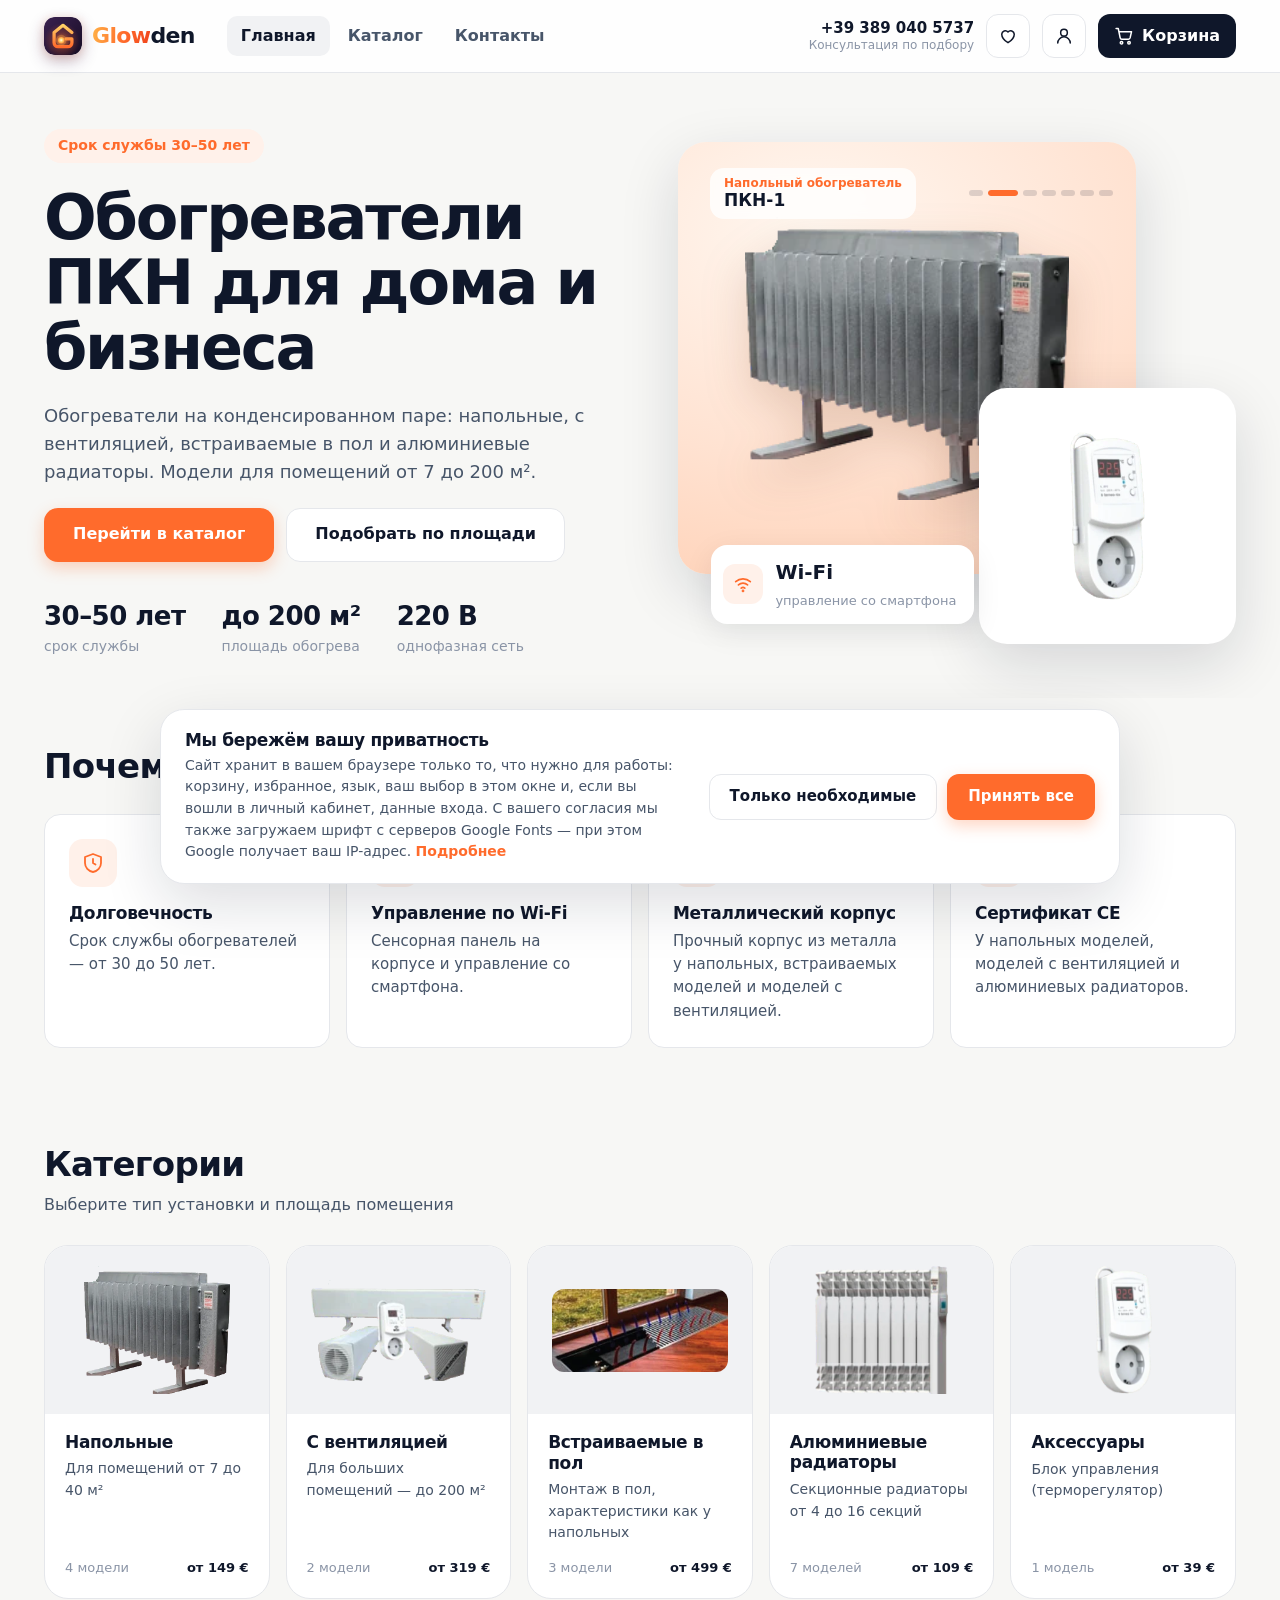
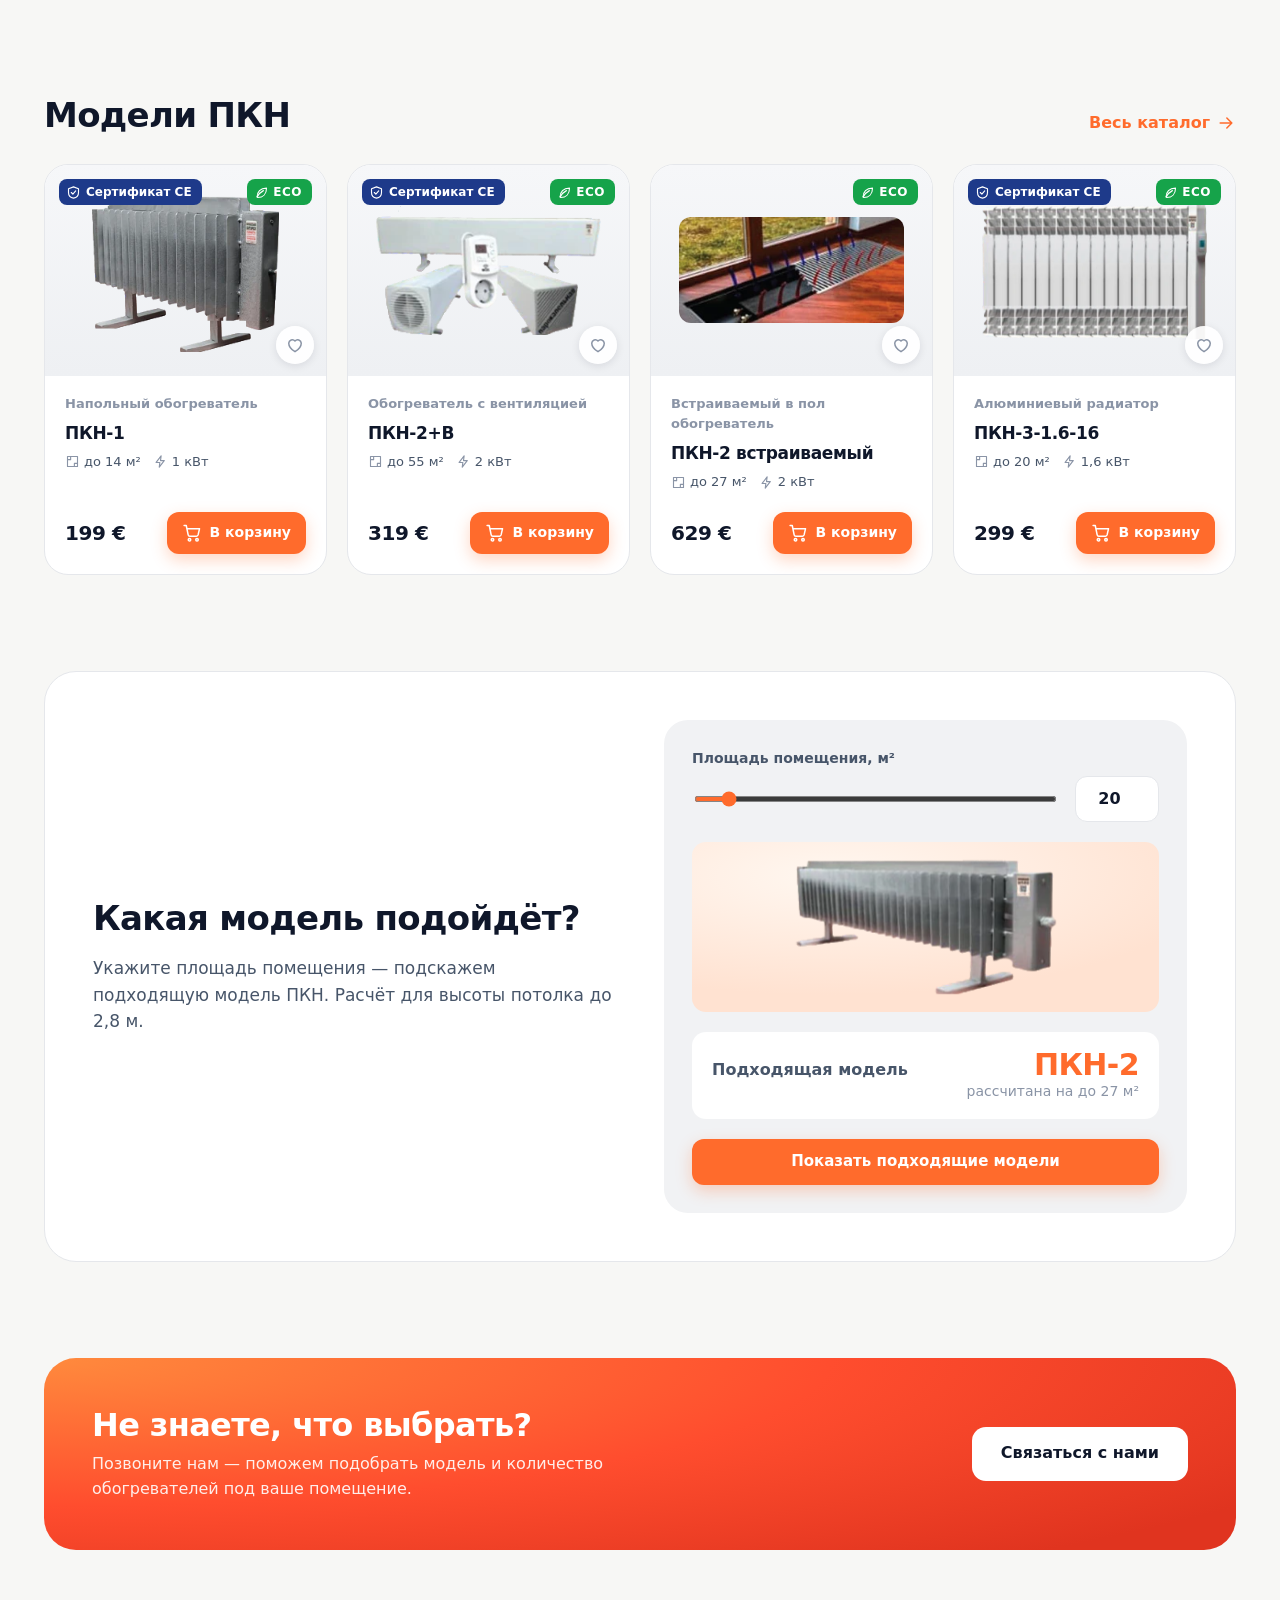
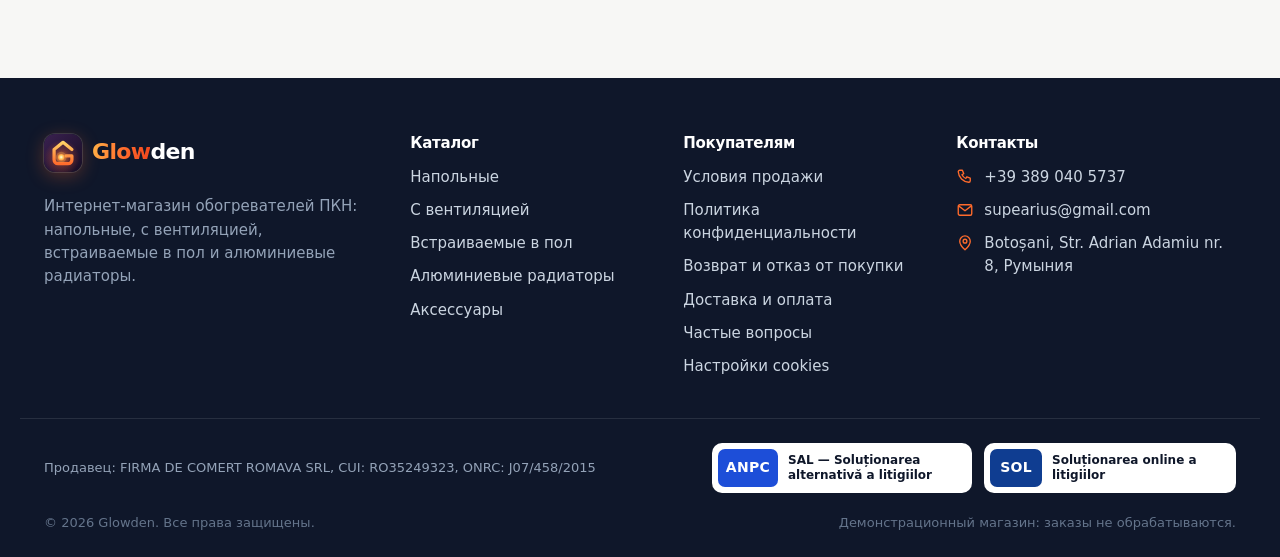
==== commit 2d58ffc2: "Примерные цены товаров (с НДС), подробное предупреждение у ПКН-6+В Цены — по сравнению с конкурентам" ====
--- a/index.html
+++ b/index.html
@@ -5,7 +5,7 @@
   <meta name="viewport" content="width=device-width, initial-scale=1">
   <title></title>
   <link rel="icon" href="assets/img/logo.svg?v=2" type="image/svg+xml">
-  <link rel="stylesheet" href="assets/css/style.css?v=15">
+  <link rel="stylesheet" href="assets/css/style.css?v=16">
 </head>
 <body data-page="home">
   <div id="site-header"></div>
@@ -97,10 +97,10 @@
 
   <div id="site-footer"></div>
 
-  <script src="assets/js/texts.js?v=15"></script>
-  <script src="assets/js/products.js?v=15"></script>
-  <script src="assets/js/countries.js?v=15"></script>
-  <script src="assets/js/app.js?v=15"></script>
-  <script src="assets/js/pages/home.js?v=15"></script>
+  <script src="assets/js/texts.js?v=16"></script>
+  <script src="assets/js/products.js?v=16"></script>
+  <script src="assets/js/countries.js?v=16"></script>
+  <script src="assets/js/app.js?v=16"></script>
+  <script src="assets/js/pages/home.js?v=16"></script>
 </body>
 </html>
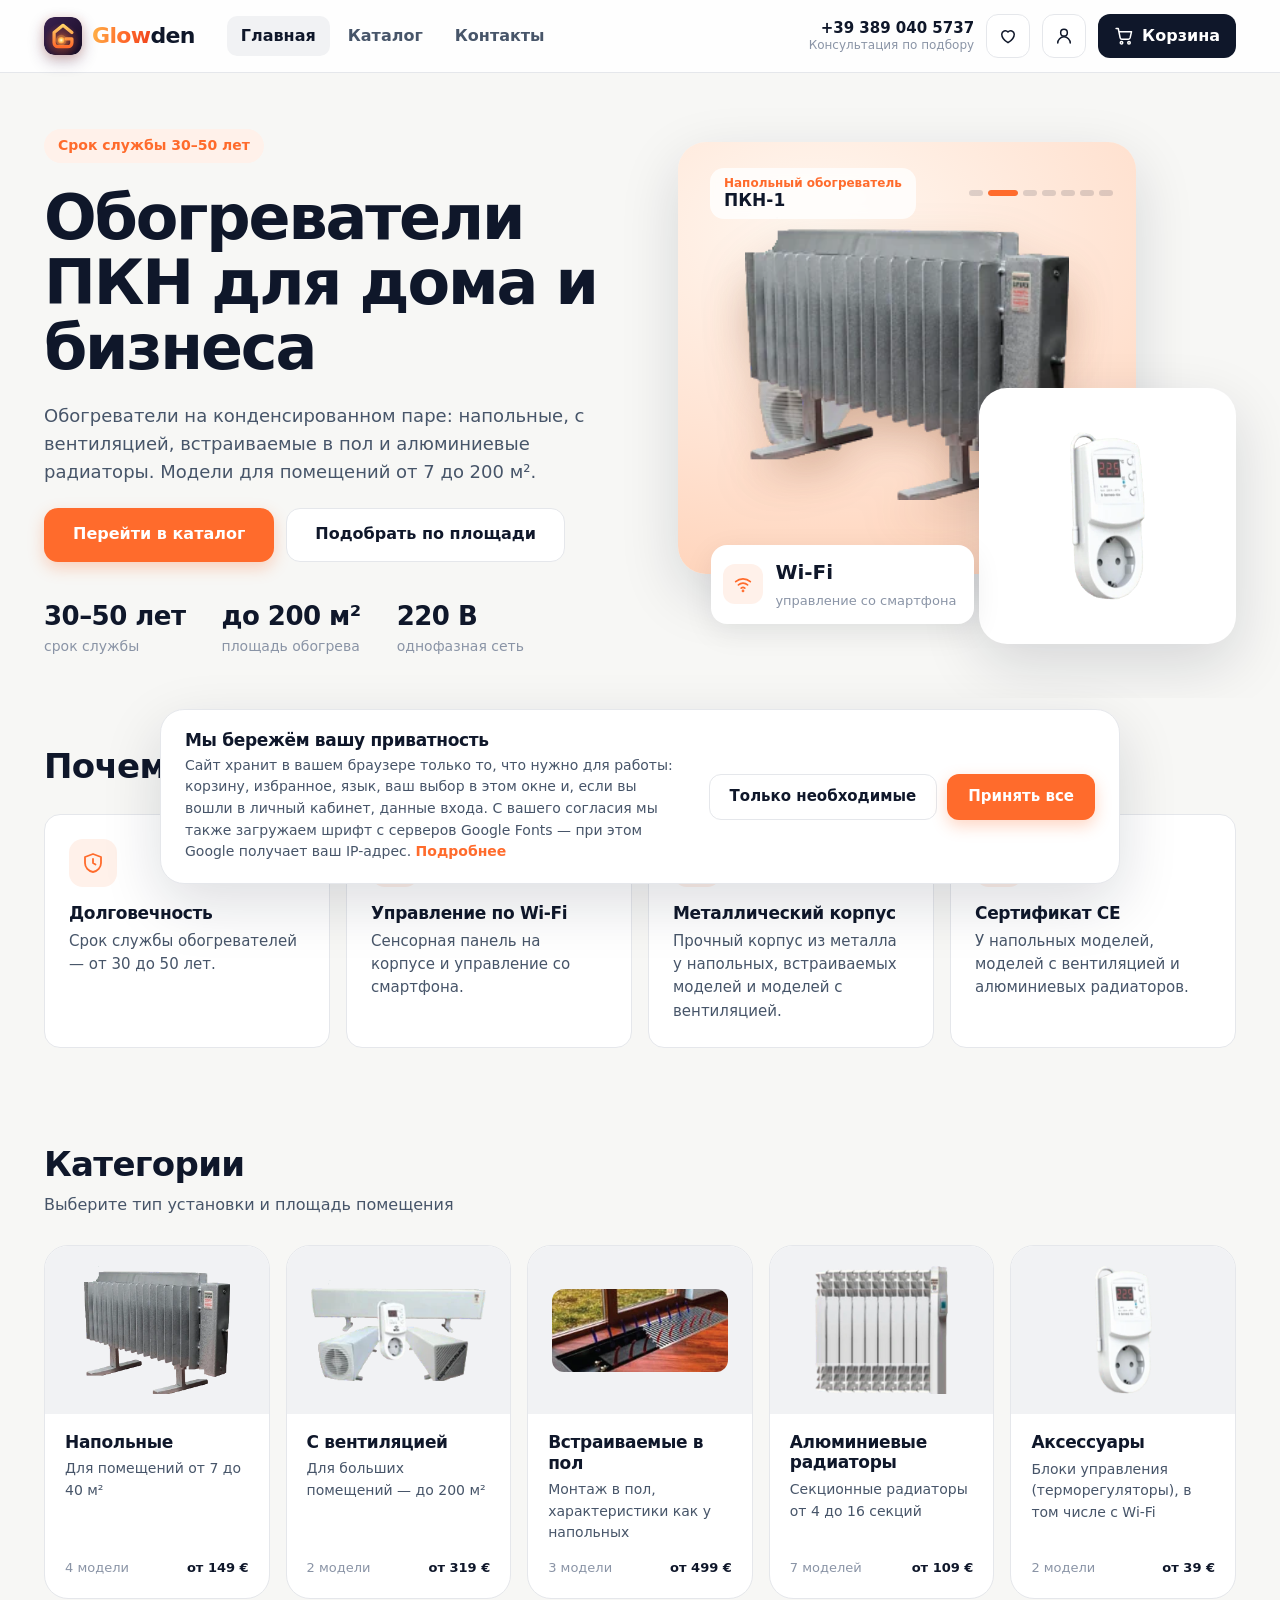
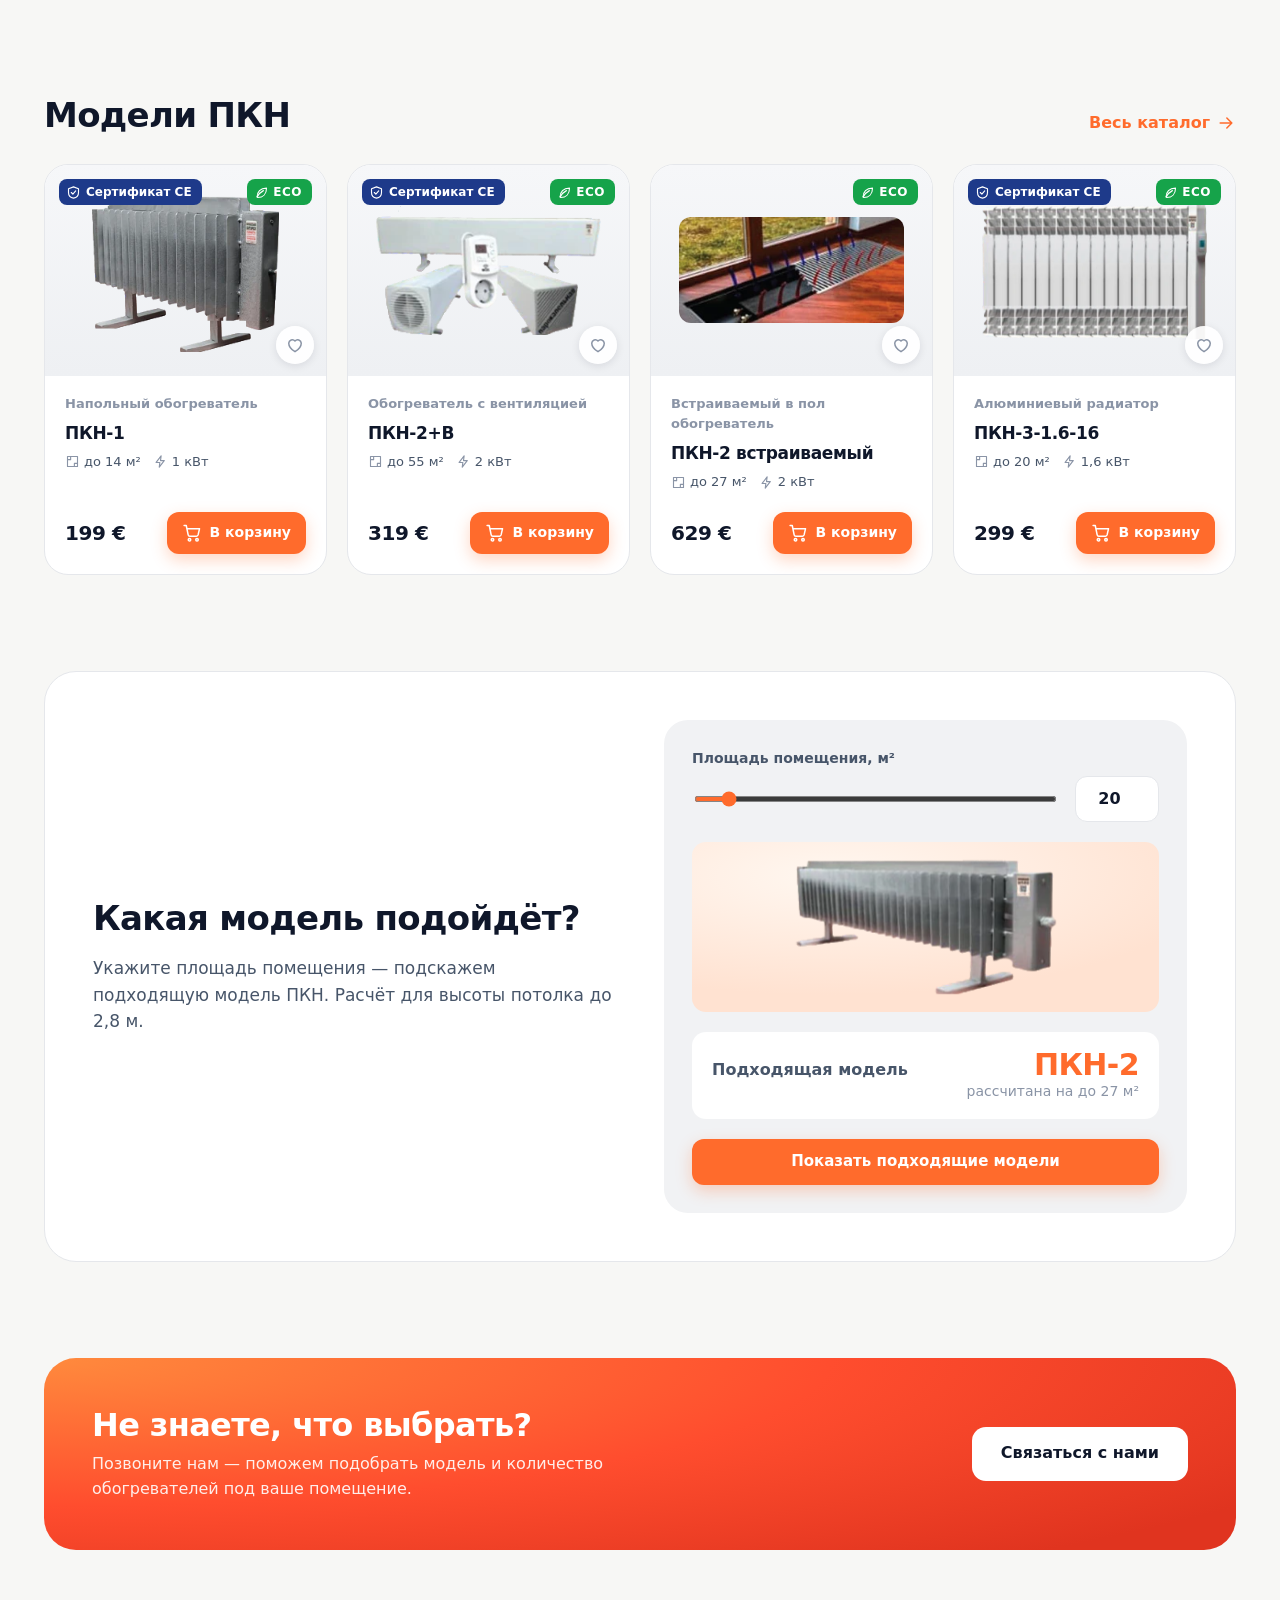
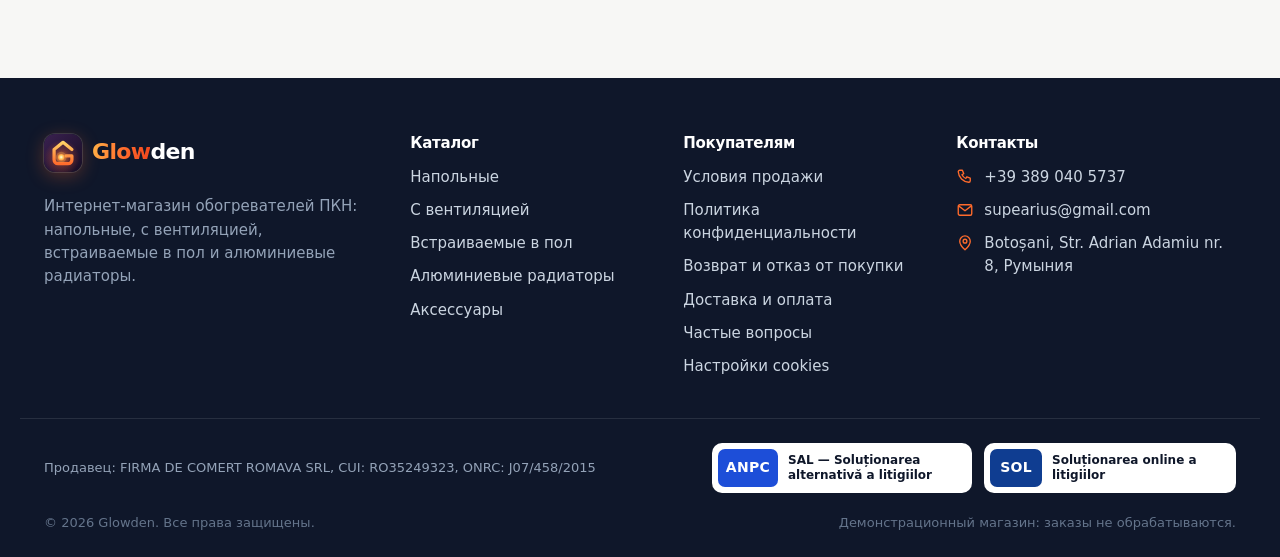
==== commit b133c9da: "Новый товар: Wi-Fi блок управления (Tuya / Smart Life, 0…+35 °C) Co-Authored-By: Claude Opus 5.5 <no" ====
--- a/index.html
+++ b/index.html
@@ -5,7 +5,7 @@
   <meta name="viewport" content="width=device-width, initial-scale=1">
   <title></title>
   <link rel="icon" href="assets/img/logo.svg?v=2" type="image/svg+xml">
-  <link rel="stylesheet" href="assets/css/style.css?v=16">
+  <link rel="stylesheet" href="assets/css/style.css?v=21">
 </head>
 <body data-page="home">
   <div id="site-header"></div>
@@ -97,10 +97,10 @@
 
   <div id="site-footer"></div>
 
-  <script src="assets/js/texts.js?v=16"></script>
-  <script src="assets/js/products.js?v=16"></script>
-  <script src="assets/js/countries.js?v=16"></script>
-  <script src="assets/js/app.js?v=16"></script>
-  <script src="assets/js/pages/home.js?v=16"></script>
+  <script src="assets/js/texts.js?v=21"></script>
+  <script src="assets/js/products.js?v=21"></script>
+  <script src="assets/js/countries.js?v=21"></script>
+  <script src="assets/js/app.js?v=21"></script>
+  <script src="assets/js/pages/home.js?v=21"></script>
 </body>
 </html>
--- a/assets/css/style.css
+++ b/assets/css/style.css
@@ -194,6 +194,11 @@
 .address__source { margin: 0; font-size: 12px; color: var(--text-3); }
 .address__source a { text-decoration: underline; }
 .suggest-field { position: relative; }
+/* Город — выпадающий список, как у страны: стрелка справа */
+.suggest-field .input {
+  padding-right: 40px;
+  background: var(--surface) url("data:image/svg+xml,%3Csvg xmlns='http://www.w3.org/2000/svg' viewBox='0 0 24 24' fill='none' stroke='%238a94a6' stroke-width='2' stroke-linecap='round'%3E%3Cpath d='M6 9l6 6 6-6'/%3E%3C/svg%3E") no-repeat right 12px center / 18px;
+}
 .suggest {
   position: absolute; z-index: 20; left: 0; right: 0; top: calc(100% - 2px); max-height: 320px; overflow-y: auto;
   padding: 6px; background: var(--surface); border: 1px solid var(--line); border-radius: 14px; box-shadow: var(--shadow);
@@ -741,6 +746,19 @@
 .auth { max-width: 480px; margin: 0 auto; }
 .auth .panel > .segmented { margin-bottom: 16px; }
 .auth__intro { margin-bottom: 20px; font-size: 15px; }
+/* Вход через Google */
+.oauth { display: flex; flex-direction: column; gap: 10px; margin-bottom: 16px; }
+.oauth[hidden] { display: none; }
+.oauth__btn {
+  display: flex; align-items: center; justify-content: center; gap: 10px; height: 48px; padding: 0 16px;
+  border: 1px solid var(--line); border-radius: 12px; background: var(--surface); color: var(--text);
+  font: inherit; font-weight: 700; cursor: pointer; transition: border-color .2s, background .2s;
+}
+.oauth__btn svg { width: 20px; height: 20px; flex-shrink: 0; }
+.oauth__btn:hover { border-color: var(--text-3); }
+.oauth__btn:disabled { opacity: .6; cursor: progress; }
+.oauth__or { display: flex; align-items: center; gap: 12px; margin: 6px 0 0; font-size: 13px; color: var(--text-3); }
+.oauth__or::before, .oauth__or::after { content: ''; flex: 1; height: 1px; background: var(--line); }
 .auth .muted + .form { margin-top: 0; }
 
 .account__head { display: flex; flex-direction: column; gap: 6px; min-width: 0; }
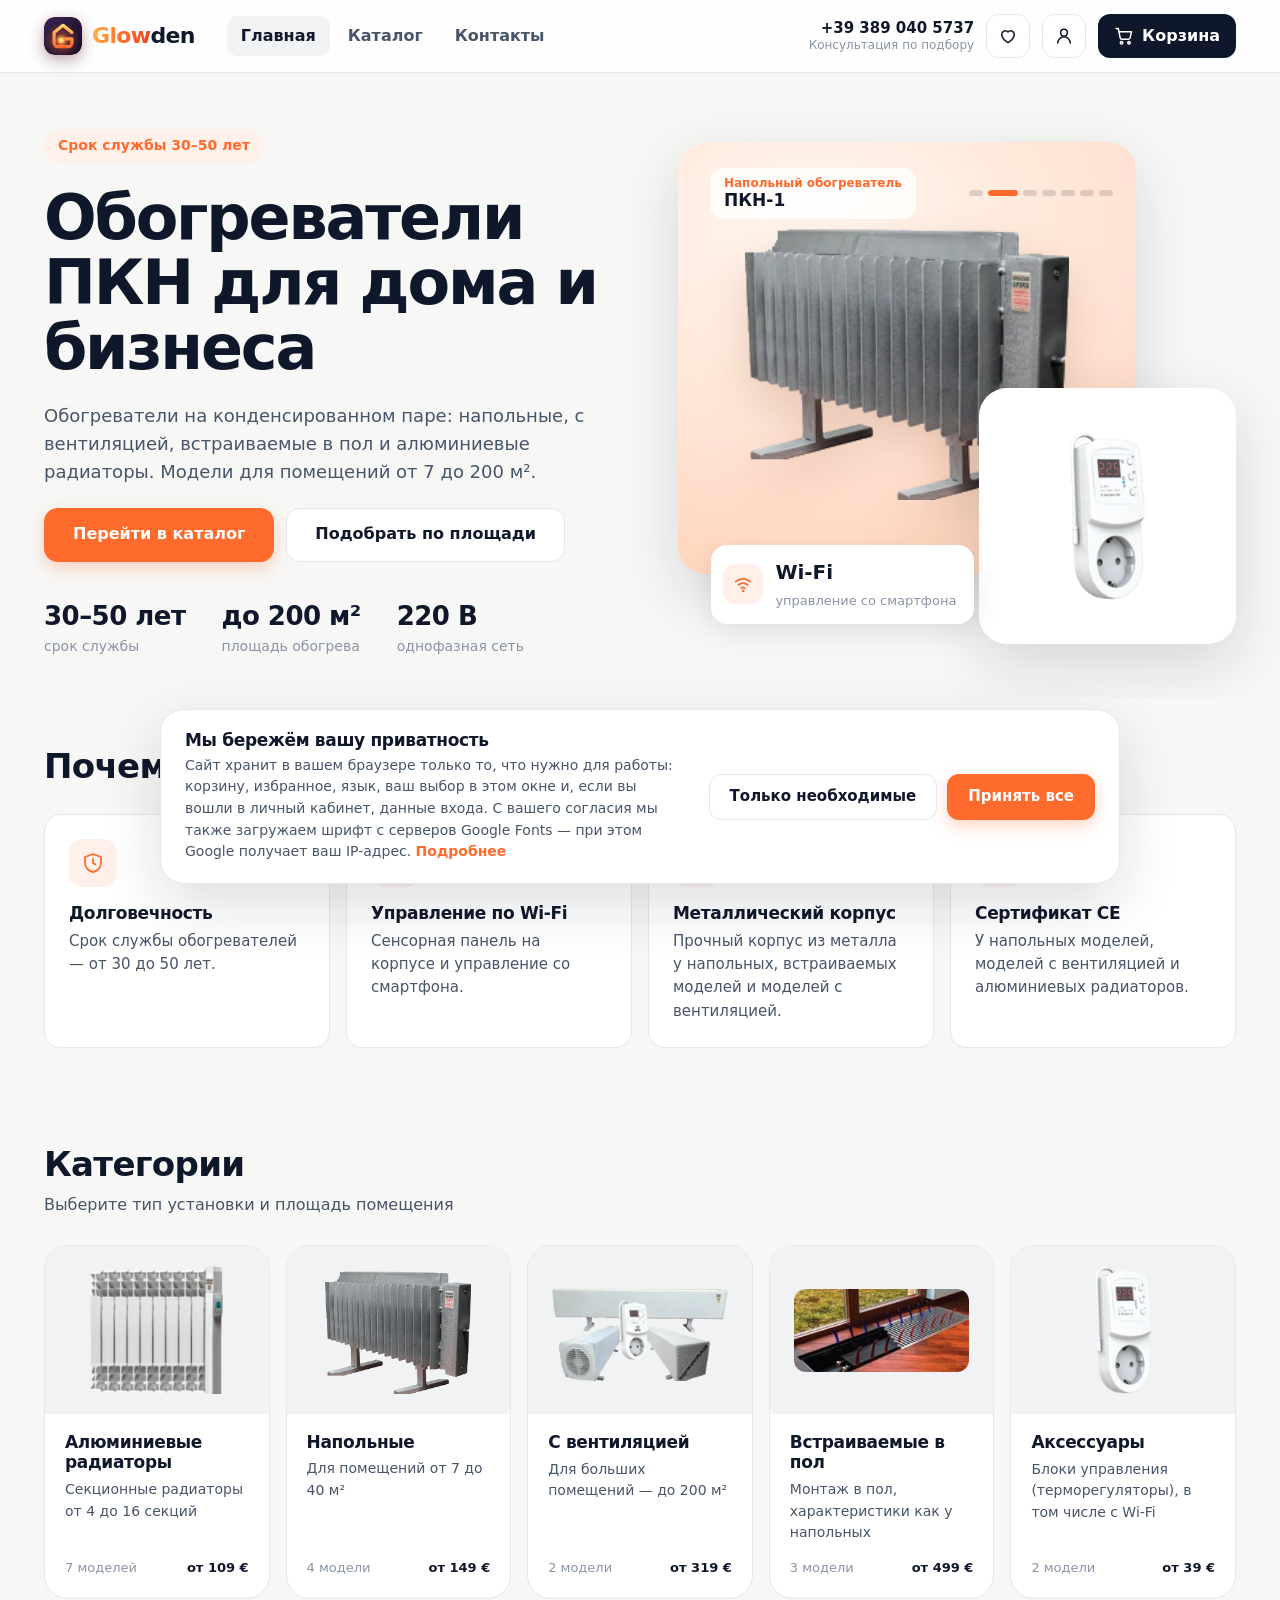
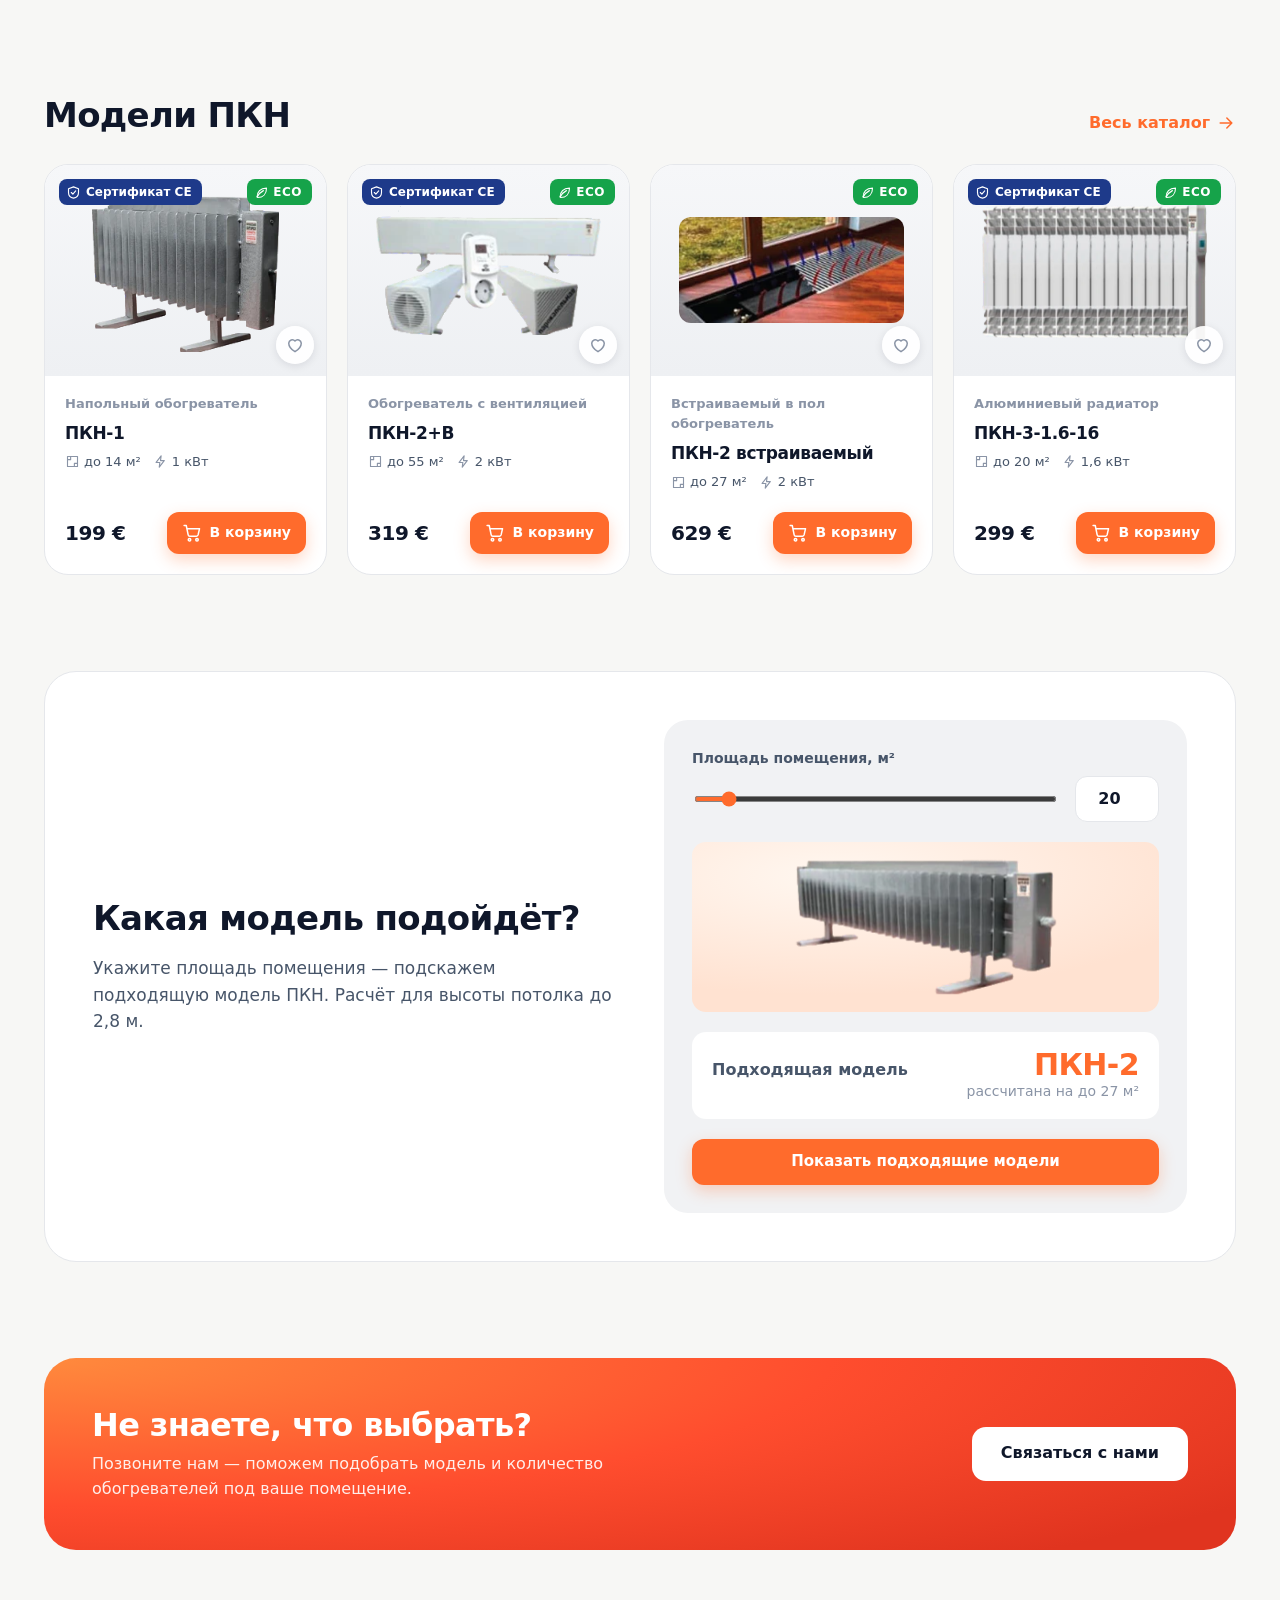
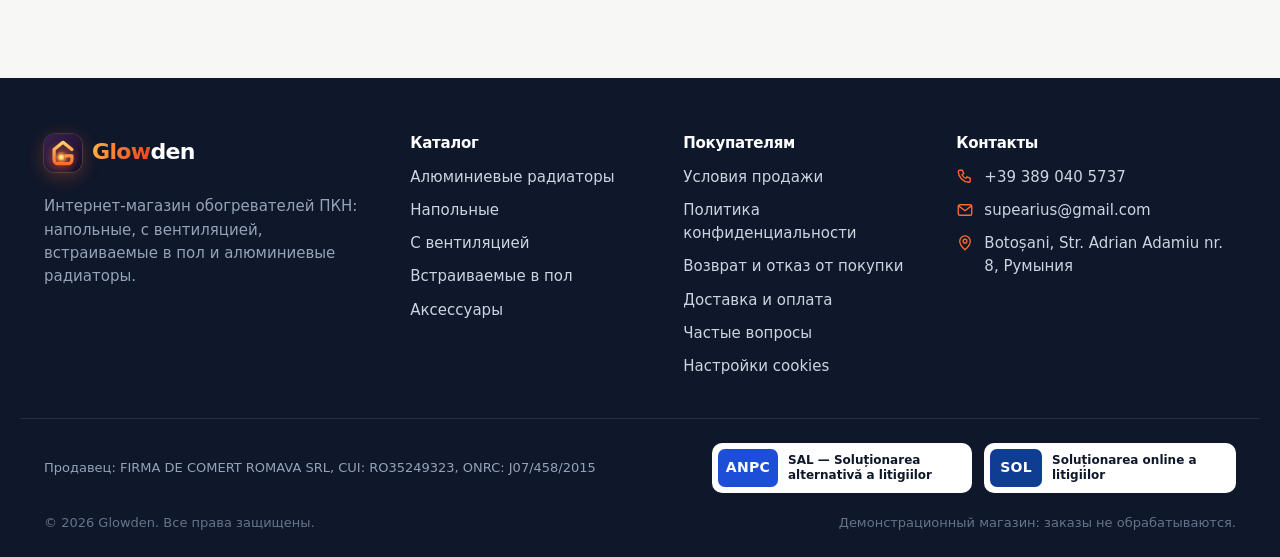
==== commit 5e57c6e3: "Алюминиевые радиаторы первыми: порядок товаров и категорий Co-Authored-By: Claude Opus 5.5 <noreply@" ====
--- a/index.html
+++ b/index.html
@@ -5,7 +5,7 @@
   <meta name="viewport" content="width=device-width, initial-scale=1">
   <title></title>
   <link rel="icon" href="assets/img/logo.svg?v=2" type="image/svg+xml">
-  <link rel="stylesheet" href="assets/css/style.css?v=21">
+  <link rel="stylesheet" href="assets/css/style.css?v=22">
 </head>
 <body data-page="home">
   <div id="site-header"></div>
@@ -97,10 +97,10 @@
 
   <div id="site-footer"></div>
 
-  <script src="assets/js/texts.js?v=21"></script>
-  <script src="assets/js/products.js?v=21"></script>
-  <script src="assets/js/countries.js?v=21"></script>
-  <script src="assets/js/app.js?v=21"></script>
-  <script src="assets/js/pages/home.js?v=21"></script>
+  <script src="assets/js/texts.js?v=22"></script>
+  <script src="assets/js/products.js?v=22"></script>
+  <script src="assets/js/countries.js?v=22"></script>
+  <script src="assets/js/app.js?v=22"></script>
+  <script src="assets/js/pages/home.js?v=22"></script>
 </body>
 </html>
